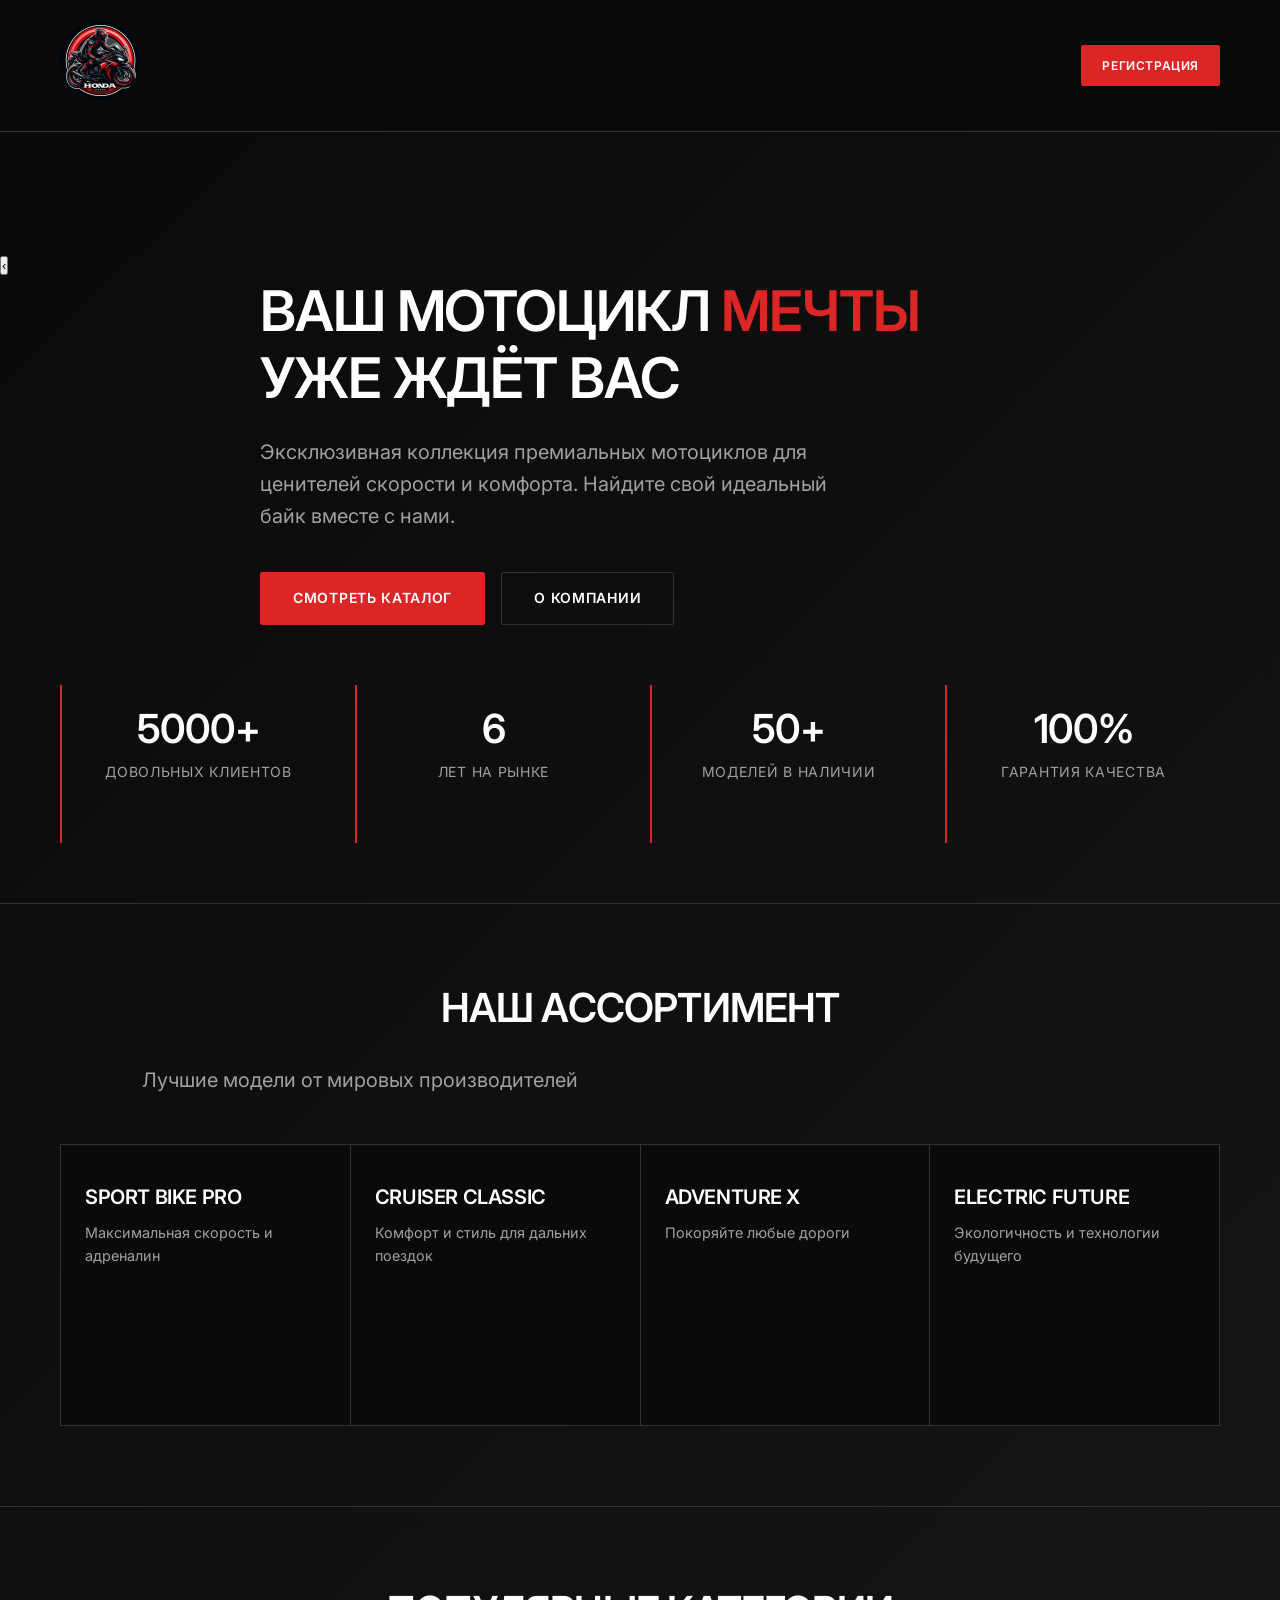
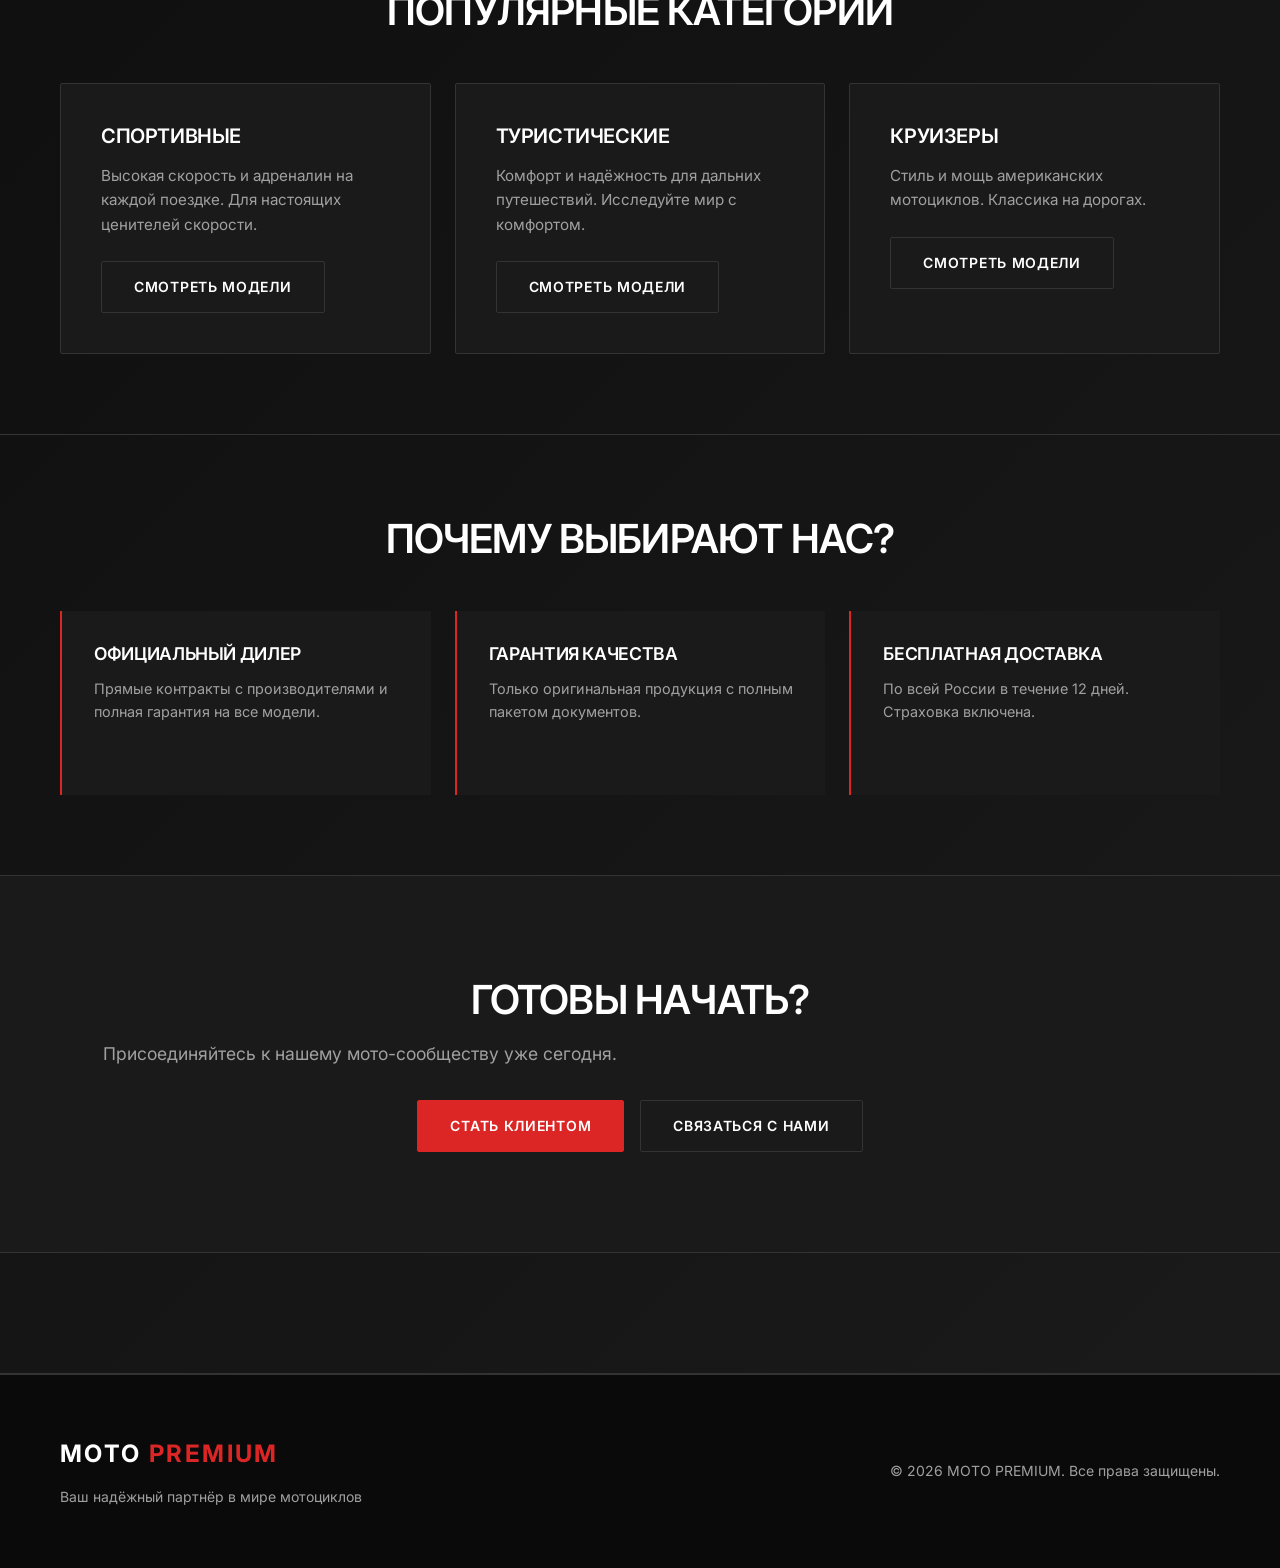
==== index.html @ 72444c2c "Update index.html" ====
<!DOCTYPE html>
<html lang="ru">
<head>
    <meta charset="UTF-8">
    <meta name="viewport" content="width=device-width, initial-scale=1.0">
    <title>MOTO PREMIUM - Мотоциклы мечты</title>
    <style>
        /* Скрыть меню по умолчанию */
.mobile-menu {
  display: none;
  position: fixed;
  top: 60px;
  left: 0;
  right: 0;
  background: #1a1a1a;
  z-index: 1000;
  padding: 20px;
}

.mobile-menu.active {
  display: block;
}

.mobile-menu ul {
  list-style: none;
  padding: 0;
  margin: 0;
}

.mobile-menu li {
  margin: 15px 0;
}

.mobile-menu a {
  color: white;
  text-decoration: none;
  font-size: 18px;
  display: block;
  padding: 10px;
}

.mobile-menu a:hover {
  color: #e63946;
}
    </style>
    <link rel="stylesheet" href="style.css">
    <link rel="preconnect" href="https://fonts.googleapis.com">
    <link rel="preconnect" href="https://fonts.gstatic.com" crossorigin>
    <link href="https://fonts.googleapis.com/css2?family=Inter:wght@400;500;600;700&display=swap" rel="stylesheet">
</head>
<body>
    <header class="header">
        <div class="container header-inner">
           <div class="logo" style="max-width: 80px;">
                <img src= "images/logo-icon.jpg" style="width: 100%; height: auto;">
           </div>
               <a> 
            </a>
            <nav class="mobile-menu" id="mobileMenu">
                <ul>
                    <li><a href="index.html">Главная</a></li>
                    <li><a href="about.html">О компании</a></li>
                    <li><a href="services.html">Услуги</a></li>
                    <li><a href="catalog.html">Каталог</a></li>
                    <li><a href="reviews.html">Отзывы</a></li>
                    <li><a href="delivery.html">Доставка</a></li>
                    <li><a href="contacts.html">Контакты</a></li>
                    <li><a href="cart.html" class="cart-link"><i class="fas fa-shopping-cart"></i><span class="cart-count" id="cartCount"></span></a></li>
                </ul>
            </nav>
           <div class="header-actions">
          
                <a href="register.html" class="btn btn-primary" style="padding: 10px 20px; font-size: 0.75rem;">Регистрация</a>
            </div>
        </div>
    </header>

    <main>
        <section class="hero">
            <section class="carousel-section">
    <div class="carousel-container">
        <button class="carousel-btn carousel-btn-prev" onclick="prevSlide()">‹</button>

            <div class="container hero-content">
                <h1>Ваш мотоцикл <span>мечты</span> уже ждёт вас</h1>
                <p>Эксклюзивная коллекция премиальных мотоциклов для ценителей скорости и комфорта. Найдите свой идеальный байк вместе с нами.</p>
                <div class="hero-actions">
                    <a href="catalog.html" class="btn btn-primary">Смотреть каталог</a>
                    <a href="about.html" class="btn btn-secondary">О компании</a>
                </div>
            </div>

        </section>

        <section class="stats">
            <div class="container">
                <div class="stats-grid">
                    <div class="stat-item">
                        <h3>5000+</h3>
                        <p>Довольных клиентов</p>
                    </div>
                    <div class="stat-item">
                        <h3>6</h3>
                        <p>Лет на рынке</p>
                    </div>
                    <div class="stat-item">
                        <h3>50+</h3>
                        <p>Моделей в наличии</p>
                    </div>
                    <div class="stat-item">
                        <h3>100%</h3>
                        <p>Гарантия качества</p>
                    </div>
                </div>
            </div>
        </section>

        <section class="models">
            <div class="container">
                <div class="section-header">
                    <h2>Наш ассортимент</h2>
                    <p>Лучшие модели от мировых производителей</p>
                </div>
                <div class="models-grid">
                    <div class="model-card">
                        <div>
                            <h3>Sport Bike Pro</h3>
                            <p>Максимальная скорость и адреналин</p>
                        </div>
                    </div>
                    <div class="model-card">
                        <div>
                            <h3>Cruiser Classic</h3>
                            <p>Комфорт и стиль для дальних поездок</p>
                        </div>
                    </div>
                    <div class="model-card">
                        <div>
                            <h3>Adventure X</h3>
                            <p>Покоряйте любые дороги</p>
                        </div>
                    </div>
                    <div class="model-card">
                        <div>
                            <h3>Electric Future</h3>
                            <p>Экологичность и технологии будущего</p>
                        </div>
                    </div>
                </div>
            </div>
        </section>

        <section class="categories">
            <div class="container">
                <div class="section-header">
                    <h2>Популярные категории</h2>
                </div>
                <div class="categories-grid">
                    <div class="category-card">
                        <h3>Спортивные</h3>
                        <p>Высокая скорость и адреналин на каждой поездке. Для настоящих ценителей скорости.</p>
                        <a href="catalog.html" class="btn btn-secondary">Смотреть модели</a>
                    </div>
                    <div class="category-card">
                        <h3>Туристические</h3>
                        <p>Комфорт и надёжность для дальних путешествий. Исследуйте мир с комфортом.</p>
                        <a href="catalog.html" class="btn btn-secondary">Смотреть модели</a>
                    </div>
                    <div class="category-card">
                        <h3>Круизеры</h3>
                        <p>Стиль и мощь американских мотоциклов. Классика на дорогах.</p>
                        <a href="catalog.html" class="btn btn-secondary">Смотреть модели</a>
                    </div>
                </div>
            </div>
        </section>

        <section class="advantages">
            <div class="container">
                <div class="section-header">
                    <h2>Почему выбирают нас?</h2>
                </div>
                <div class="advantages-grid">
                    <div class="advantage-item">
                        <h3>Официальный дилер</h3>
                        <p>Прямые контракты с производителями и полная гарантия на все модели.</p>
                    </div>
                    <div class="advantage-item">
                        <h3>Гарантия качества</h3>
                        <p>Только оригинальная продукция с полным пакетом документов.</p>
                    </div>
                    <div class="advantage-item">
                        <h3>Бесплатная доставка</h3>
                        <p>По всей России в течение 12 дней. Страховка включена.</p>
                    </div>
                </div>
            </div>
        </section>

        <section class="cta">
            <div class="container">
                <h2>Готовы начать?</h2>
                <p>Присоединяйтесь к нашему мото-сообществу уже сегодня.</p>
                <div class="cta-actions">
                    <a href="register.html" class="btn btn-primary">Стать клиентом</a>
                    <a href="contacts.html" class="btn btn-secondary">Связаться с нами</a>
                </div>
            </div>
        </section>
    </main>

    <footer class="footer">
        <div class="container footer-inner">
            <div>
                <div class="logo" style="margin-bottom: 12px;">MOTO <span>PREMIUM</span></div>
                <p>Ваш надёжный партнёр в мире мотоциклов</p>
            </div>
            <div>
                <p>© 2026 MOTO PREMIUM. Все права защищены.</p>
            </div>
        </div>
    </footer>
    <script src="script.js"></script>
</body>
</html>
---- style.css ----
:root {
    --color-white: #ffffff;
    --color-red: #dc2626;
    --color-red-dark: #b91c1c;
    --color-black: #0a0a0a;
    --color-gray: #1a1a1a;
    --color-gray-light: #2a2a2a;
    --color-text: #ffffff;
    --color-text-secondary: #a0a0a0;
    --border-color: #333333;
    --radius: 2px;
    --font-main: 'Inter', -apple-system, BlinkMacSystemFont, 'Segoe UI', Arial, sans-serif;
}

* {
    margin: 0;
    padding: 0;
    box-sizing: border-box;
}

body {
    background-color: var(--color-black);
    color: var(--color-text);
    font-family: var(--font-main);
    line-height: 1.6;
    font-size: 16px;
    -webkit-font-smoothing: antialiased;
    cursor: default;
}

a {
    text-decoration: none;
    color: inherit;
    transition: color 0.2s ease;
}

a:hover {
    color: var(--color-red);
}

ul {
    list-style: none;
}

.container {
    max-width: 1200px;
    margin: 0 auto;
    padding: 0 20px;
}

/* Typography */
h1, h2, h3, h4 {
    font-weight: 600;
    letter-spacing: -0.02em;
    line-height: 1.2;
    text-transform: uppercase;
}

h1 { font-size: 3.5rem; }
h2 { font-size: 2.5rem; margin-bottom: 2rem; }
h3 { font-size: 1.25rem; margin-bottom: 1rem; }

.text-secondary { color: var(--color-text-secondary); }
.text-red { color: var(--color-red); }

/* Buttons */
.btn {
    display: inline-block;
    padding: 14px 32px;
    font-size: 0.875rem;
    font-weight: 600;
    text-transform: uppercase;
    letter-spacing: 0.05em;
    border: 1px solid var(--border-color);
    border-radius: var(--radius);
    cursor: pointer;
    transition: background-color 0.2s ease, color 0.2s ease, border-color 0.2s ease;
    text-align: center;
}

.btn-primary {
    background-color: var(--color-red);
    color: var(--color-white);
    border-color: var(--color-red);
}

.btn-primary:hover {
    background-color: var(--color-red-dark);
    border-color: var(--color-red-dark);
    color: var(--color-white);
}

.btn-secondary {
    background-color: transparent;
    color: var(--color-white);
    border-color: var(--border-color);
}

.btn-secondary:hover {
    background-color: var(--color-gray);
    color: var(--color-white);
}

.btn-outline {
    background-color: transparent;
    color: var(--color-white);
    border-color: var(--color-white);
}

.btn-outline:hover {
    background-color: var(--color-white);
    color: var(--color-black);
}

/* Header */
.header {
    border-bottom: 1px solid var(--border-color);
    padding: 20px 0;
    position: sticky;
    top: 0;
    background-color: var(--color-black);
    z-index: 100;
}

.header-inner {
    display: flex;
    justify-content: space-between;
    align-items: center;
}

.header.logo{
    max-width: 80px;
    height: auto;
}

.logo img {
border-radius: 50%;
overflow: hidden;
}

.logo {
    font-size: 1.5rem;
    font-weight: 700;
    letter-spacing: 0.1em;
    text-transform: uppercase;
}

.logo span {
    color: var(--color-red);
}

.nav-list {
    display: flex;
    gap: 32px;
}

.nav-list a {
    font-size: 0.875rem;
    text-transform: uppercase;
    letter-spacing: 0.05em;
    font-weight: 500;
}

.header-actions {
    display: flex;
    gap: 20px;
    align-items: center;
}

/* Hero Section */
.hero {
    padding: 120px 0;
    border-bottom: 1px solid var(--border-color);
    background: linear-gradient(135deg, var(--color-black) 0%, var(--color-gray) 100%);
}

.hero-content {
    max-width: 800px;
}

.hero h1 {
    margin-bottom: 24px;
}

.hero h1 span {
    color: var(--color-red);
}

.hero p {
    font-size: 1.25rem;
    color: var(--color-text-secondary);
    margin-bottom: 40px;
    max-width: 600px;
}

.hero-actions {
    display: flex;
    gap: 16px;
}

/* Stats */
.stats {
    padding: 60px 0;
    border-bottom: 1px solid var(--border-color);
}

.stats-grid {
    display: grid;
    grid-template-columns: repeat(4, 1fr);
    gap: 20px;
    text-align: center;
}

.stat-item {
    padding: 20px;
    border-left: 2px solid var(--color-red);
}

.stat-item h3 {
    font-size: 2.5rem;
    margin-bottom: 8px;
    color: var(--color-white);
}

.stat-item p {
    font-size: 0.875rem;
    text-transform: uppercase;
    letter-spacing: 0.05em;
    color: var(--color-text-secondary);
}

/* Models Preview */
.models {
    padding: 80px 0;
}

.section-header {
    text-align: center;
    margin-bottom: 48px;
}

.section-header p {
    color: var(--color-text-secondary);
    margin-top: 16px;
}

.models-grid {
    display: grid;
    grid-template-columns: repeat(4, 1fr);
    gap: 1px;
    background-color: var(--border-color);
    border: 1px solid var(--border-color);
}

.model-card {
    background-color: var(--color-black);
    padding: 40px 24px;
    display: flex;
    flex-direction: column;
    justify-content: space-between;
    min-height: 280px;
    transition: background-color 0.2s ease;
}

.model-card:hover {
    background-color: var(--color-gray);
}

.model-card h3 {
    margin-bottom: 12px;
    color: var(--color-white);
}

.model-card p {
    color: var(--color-text-secondary);
    font-size: 0.9rem;
    flex-grow: 1;
}

/* Categories */
.categories {
    padding: 80px 0;
    border-top: 1px solid var(--border-color);
}

.categories-grid {
    display: grid;
    grid-template-columns: repeat(3, 1fr);
    gap: 24px;
}

.category-card {
    background-color: var(--color-gray);
    padding: 40px;
    border: 1px solid var(--border-color);
    border-radius: var(--radius);
    transition: border-color 0.2s ease;
}

.category-card:hover {
    border-color: var(--color-red);
}

.category-card h3 {
    margin-bottom: 16px;
    color: var(--color-white);
}

.category-card p {
    color: var(--color-text-secondary);
    margin-bottom: 24px;
    font-size: 0.95rem;
}

/* Advantages */
.advantages {
    padding: 80px 0;
    border-top: 1px solid var(--border-color);
}

.advantages-grid {
    display: grid;
    grid-template-columns: repeat(3, 1fr);
    gap: 24px;
}

.advantage-item {
    padding: 32px;
    border-left: 2px solid var(--color-red);
    background-color: var(--color-gray);
}

.advantage-item h3 {
    font-size: 1.1rem;
    margin-bottom: 12px;
    color: var(--color-white);
}

.advantage-item p {
    color: var(--color-text-secondary);
    font-size: 0.9rem;
}

/* CTA Section */
.cta {
    padding: 100px 0;
    text-align: center;
    border-top: 1px solid var(--border-color);
    border-bottom: 1px solid var(--border-color);
    background-color: var(--color-gray);
}

.cta h2 {
    margin-bottom: 16px;
    color: var(--color-white);
}

.cta p {
    color: var(--color-text-secondary);
    margin-bottom: 32px;
    font-size: 1.1rem;
}

.cta-actions {
    display: flex;
    justify-content: center;
    gap: 16px;
}

/* Footer */
.footer {
    padding: 60px 0;
    background-color: var(--color-black);
    border-top: 1px solid var(--border-color);
}

.footer-inner {
    display: flex;
    justify-content: space-between;
    align-items: center;
}

.footer p {
    color: var(--color-text-secondary);
    font-size: 0.875rem;
}

/* Page Layout */
.page-header {
    padding: 80px 0 40px;
    border-bottom: 1px solid var(--border-color);
    margin-bottom: 40px;
}

.page-header h1 {
    margin-bottom: 16px;
}

.page-content {
    padding-bottom: 80px;
}

/* Forms */
input, textarea, select {
    width: 100%;
    padding: 14px 16px;
    background-color: var(--color-gray);
    border: 1px solid var(--border-color);
    border-radius: var(--radius);
    color: var(--color-text);
    font-family: var(--font-main);
    font-size: 1rem;
    margin-bottom: 16px;
    outline: none;
    transition: border-color 0.2s ease;
}

input:focus, textarea:focus, select:focus {
    border-color: var(--color-red);
}

label {
    display: block;
    margin-bottom: 8px;
    font-size: 0.875rem;
    text-transform: uppercase;
    letter-spacing: 0.05em;
    color: var(--color-text-secondary);
}

/* About Page */
.about-section {
    padding: 60px 0;
    border-bottom: 1px solid var(--border-color);
}

.team-grid {
    display: grid;
    grid-template-columns: repeat(4, 1fr);
    gap: 24px;
    margin-top: 40px;
}

.team-card {
    background-color: var(--color-gray);
    padding: 32px;
    border: 1px solid var(--border-color);
    text-align: center;
}

.team-card h3 {
    color: var(--color-white);
    margin-bottom: 8px;
}

.team-card .position {
    color: var(--color-red);
    font-size: 0.875rem;
    text-transform: uppercase;
    letter-spacing: 0.05em;
    margin-bottom: 16px;
}

.team-card p {
    color: var(--color-text-secondary);
    font-size: 0.9rem;
}

/* Services Page */
.services-grid {
    display: grid;
    grid-template-columns: repeat(3, 1fr);
    gap: 24px;
}

.service-card {
    background-color: var(--color-gray);
    padding: 40px;
    border: 1px solid var(--border-color);
    border-radius: var(--radius);
    transition: border-color 0.2s ease;
}

.service-card:hover {
    border-color: var(--color-red);
}

.service-card h3 {
    color: var(--color-white);
    margin-bottom: 16px;
}

.service-card p {
    color: var(--color-text-secondary);
    margin-bottom: 24px;
}

.service-price {
    font-size: 1.5rem;
    font-weight: 600;
    color: var(--color-red);
    margin-bottom: 24px;
}

/* Catalog Page */
.catalog-filters {
    display: flex;
    gap: 16px;
    margin-bottom: 40px;
    flex-wrap: wrap;
}

.filter-btn {
    padding: 12px 24px;
    background-color: var(--color-gray);
    border: 1px solid var(--border-color);
    color: var(--color-text);
    cursor: pointer;
    font-size: 0.875rem;
    text-transform: uppercase;
    letter-spacing: 0.05em;
    border-radius: var(--radius);
    transition: all 0.2s ease;
}

.filter-btn:hover, .filter-btn.active {
    background-color: var(--color-red);
    border-color: var(--color-red);
    color: var(--color-white);
}

.products-grid {
    display: grid;
    grid-template-columns: repeat(3, 1fr);
    gap: 24px;
}

.product-card {
    background-color: var(--color-gray);
    border: 1px solid var(--border-color);
    border-radius: var(--radius);
    overflow: hidden;
    transition: border-color 0.2s ease;
}

.product-card:hover {
    border-color: var(--color-red);
}

.product-image {
    width: 100%;
    height: 200px;
    background-color: var(--color-gray-light);
    display: flex;
    align-items: center;
    justify-content: center;
    color: var(--color-text-secondary);

}

.product-info {
    padding: 24px;
}

.product-info h3 {
    color: var(--color-white);
    margin-bottom: 8px;
}

.product-specs {
    color: var(--color-text-secondary);
    font-size: 0.875rem;
    margin-bottom: 16px;
}

.product-price {
    font-size: 1.5rem;
    font-weight: 600;
    color: var(--color-red);
    margin-bottom: 16px;
}

.product-badge {
    display: inline-block;
    padding: 4px 12px;
    background-color: var(--color-red);
    color: var(--color-white);
    font-size: 0.75rem;
    text-transform: uppercase;
    letter-spacing: 0.05em;
    margin-bottom: 12px;
}

/* Reviews Page */
.reviews-summary {
    display: grid;
    grid-template-columns: repeat(3, 1fr);
    gap: 24px;
    margin-bottom: 60px;
    padding: 40px;
    background-color: var(--color-gray);
    border: 1px solid var(--border-color);
}

.summary-item {
    text-align: center;
}

.summary-item h3 {
    font-size: 2.5rem;
    color: var(--color-red);
    margin-bottom: 8px;
}

.summary-item p {
    color: var(--color-text-secondary);
    text-transform: uppercase;
    letter-spacing: 0.05em;
    font-size: 0.875rem;
}

.reviews-list {
    display: grid;
    gap: 24px;
    margin-bottom: 60px;
}

.review-card {
    background-color: var(--color-gray);
    padding: 32px;
    border: 1px solid var(--border-color);
    border-left: 3px solid var(--color-red);
}

.review-header {
    display: flex;
    justify-content: space-between;
    align-items: flex-start;
    margin-bottom: 16px;
}

.review-author h3 {
    color: var(--color-white);
    margin-bottom: 4px;
}

.review-date {
    color: var(--color-text-secondary);
    font-size: 0.875rem;
}

.review-rating {
    color: var(--color-red);
    font-size: 1.25rem;
}

.review-text {
    color: var(--color-text-secondary);
    margin-bottom: 16px;
    line-height: 1.8;
}

.review-model {
    color: var(--color-red);
    font-size: 0.875rem;
    text-transform: uppercase;
    letter-spacing: 0.05em;
}

/* Delivery Page */
.delivery-methods {
    display: grid;
    grid-template-columns: repeat(3, 1fr);
    gap: 24px;
    margin-bottom: 60px;
}

.delivery-card {
    background-color: var(--color-gray);
    padding: 40px;
    border: 1px solid var(--border-color);
    border-top: 3px solid var(--color-red);
}

.delivery-card h3 {
    color: var(--color-white);
    margin-bottom: 16px;
}

.delivery-card p {
    color: var(--color-text-secondary);
    margin-bottom: 24px;
}

.delivery-price {
    font-size: 1.5rem;
    font-weight: 600;
    color: var(--color-red);
    margin-bottom: 8px;
}

.delivery-time {
    color: var(--color-text-secondary);
    font-size: 0.875rem;
    text-transform: uppercase;
    letter-spacing: 0.05em;
}

.info-grid {
    display: grid;
    grid-template-columns: repeat(2, 1fr);
    gap: 24px;
    margin-bottom: 60px;
}

.info-block {
    background-color: var(--color-gray);
    padding: 32px;
    border: 1px solid var(--border-color);
}

.info-block h3 {
    color: var(--color-white);
    margin-bottom: 24px;
    padding-bottom: 16px;
    border-bottom: 2px solid var(--color-red);
}

.info-block ul {
    display: grid;
    gap: 12px;
}

.info-block li {
    color: var(--color-text-secondary);
    padding-left: 24px;
    position: relative;
}

.info-block li:before {
    content: "—";
    position: absolute;
    left: 0;
    color: var(--color-red);
}

/* Contacts Page */
.contacts-grid {
    display: grid;
    grid-template-columns: 1fr 1fr;
    gap: 60px;
}

.contact-info {
    display: grid;
    gap: 32px;
}

.contact-item h3 {
    color: var(--color-white);
    margin-bottom: 8px;
}

.contact-item p, .contact-item a {
    color: var(--color-text-secondary);
}

.contact-item a:hover {
    color: var(--color-red);
}

.contact-form {
    background-color: var(--color-gray);
    padding: 40px;
    border: 1px solid var(--border-color);
}

.work-hours {
    display: grid;
    grid-template-columns: repeat(4, 1fr);
    gap: 24px;
    margin-top: 60px;
    padding-top: 60px;
    border-top: 1px solid var(--border-color);
}

.hours-item {
    text-align: center;
    padding: 24px;
    background-color: var(--color-gray);
    border: 1px solid var(--border-color);
}

.hours-item h3 {
    color: var(--color-white);
    margin-bottom: 8px;
}

.hours-item p {
    color: var(--color-text-secondary);
}

/* Cart Page */
.cart-empty {
    text-align: center;
    padding: 120px 20px;
}

.cart-empty h2 {
    margin-bottom: 24px;
    color: var(--color-white);
}

.cart-empty p {
    color: var(--color-text-secondary);
    margin-bottom: 32px;
}

/* Register Page */
.register-container {
    max-width: 600px;
    margin: 0 auto;
}

.register-intro {
    text-align: center;
    margin-bottom: 60px;
}

.register-intro h1 {
    margin-bottom: 24px;
}

.register-intro p {
    color: var(--color-text-secondary);
    margin-bottom: 32px;
}

.register-benefits {
    display: grid;
    grid-template-columns: repeat(2, 1fr);
    gap: 16px;
    margin-bottom: 60px;
}

.benefit-item {
    background-color: var(--color-gray);
    padding: 24px;
    border-left: 2px solid var(--color-red);
}

.benefit-item h3 {
    color: var(--color-white);
    font-size: 1rem;
    margin-bottom: 8px;
}

.benefit-item p {
    color: var(--color-text-secondary);
    font-size: 0.875rem;
}

.register-form {
    background-color: var(--color-gray);
    padding: 40px;
    border: 1px solid var(--border-color);
}

.form-row {
    display: grid;
    grid-template-columns: 1fr 1fr;
    gap: 16px;
}

.checkbox-wrapper {
    display: flex;
    align-items: flex-start;
    gap: 12px;
    margin-bottom: 24px;
}

.checkbox-wrapper input[type="checkbox"] {
    width: auto;
    margin: 0;
}

.checkbox-wrapper label {
    color: var(--color-text-secondary);
    font-size: 0.875rem;
    margin: 0;
    text-transform: none;
    letter-spacing: normal;
}

.form-footer {
    text-align: center;
    margin-top: 24px;
    color: var(--color-text-secondary);
}

.form-footer a {
    color: var(--color-red);
}

/* Responsive */
@media (max-width: 992px) {
    h1 { font-size: 2.5rem; }
    h2 { font-size: 2rem; }
    
    .stats-grid,
    .team-grid,
    .services-grid,
    .products-grid,
    .delivery-methods,
    .work-hours {
        grid-template-columns: repeat(2, 1fr);
    }
    
    .models-grid,
    .categories-grid,
    .advantages-grid,
    .reviews-summary {
        grid-template-columns: repeat(2, 1fr);
    }
    
    .contacts-grid,
    .info-grid,
    .register-benefits {
        grid-template-columns: 1fr;
    }
    
    .nav-list {
        display: none;
    }
}

@media (max-width: 576px) {
    h1 { font-size: 2rem; }
    
    .stats-grid,
    .team-grid,
    .services-grid,
    .products-grid,
    .delivery-methods,
    .work-hours,
    .models-grid,
    .categories-grid,
    .advantages-grid,
    .reviews-summary,
    .form-row {
        grid-template-columns: 1fr;
    }
    
    .hero-actions,
    .cta-actions {
        flex-direction: column;
    }
    
    .footer-inner {
        flex-direction: column;
        gap: 20px;
        text-align: center;
    }
}
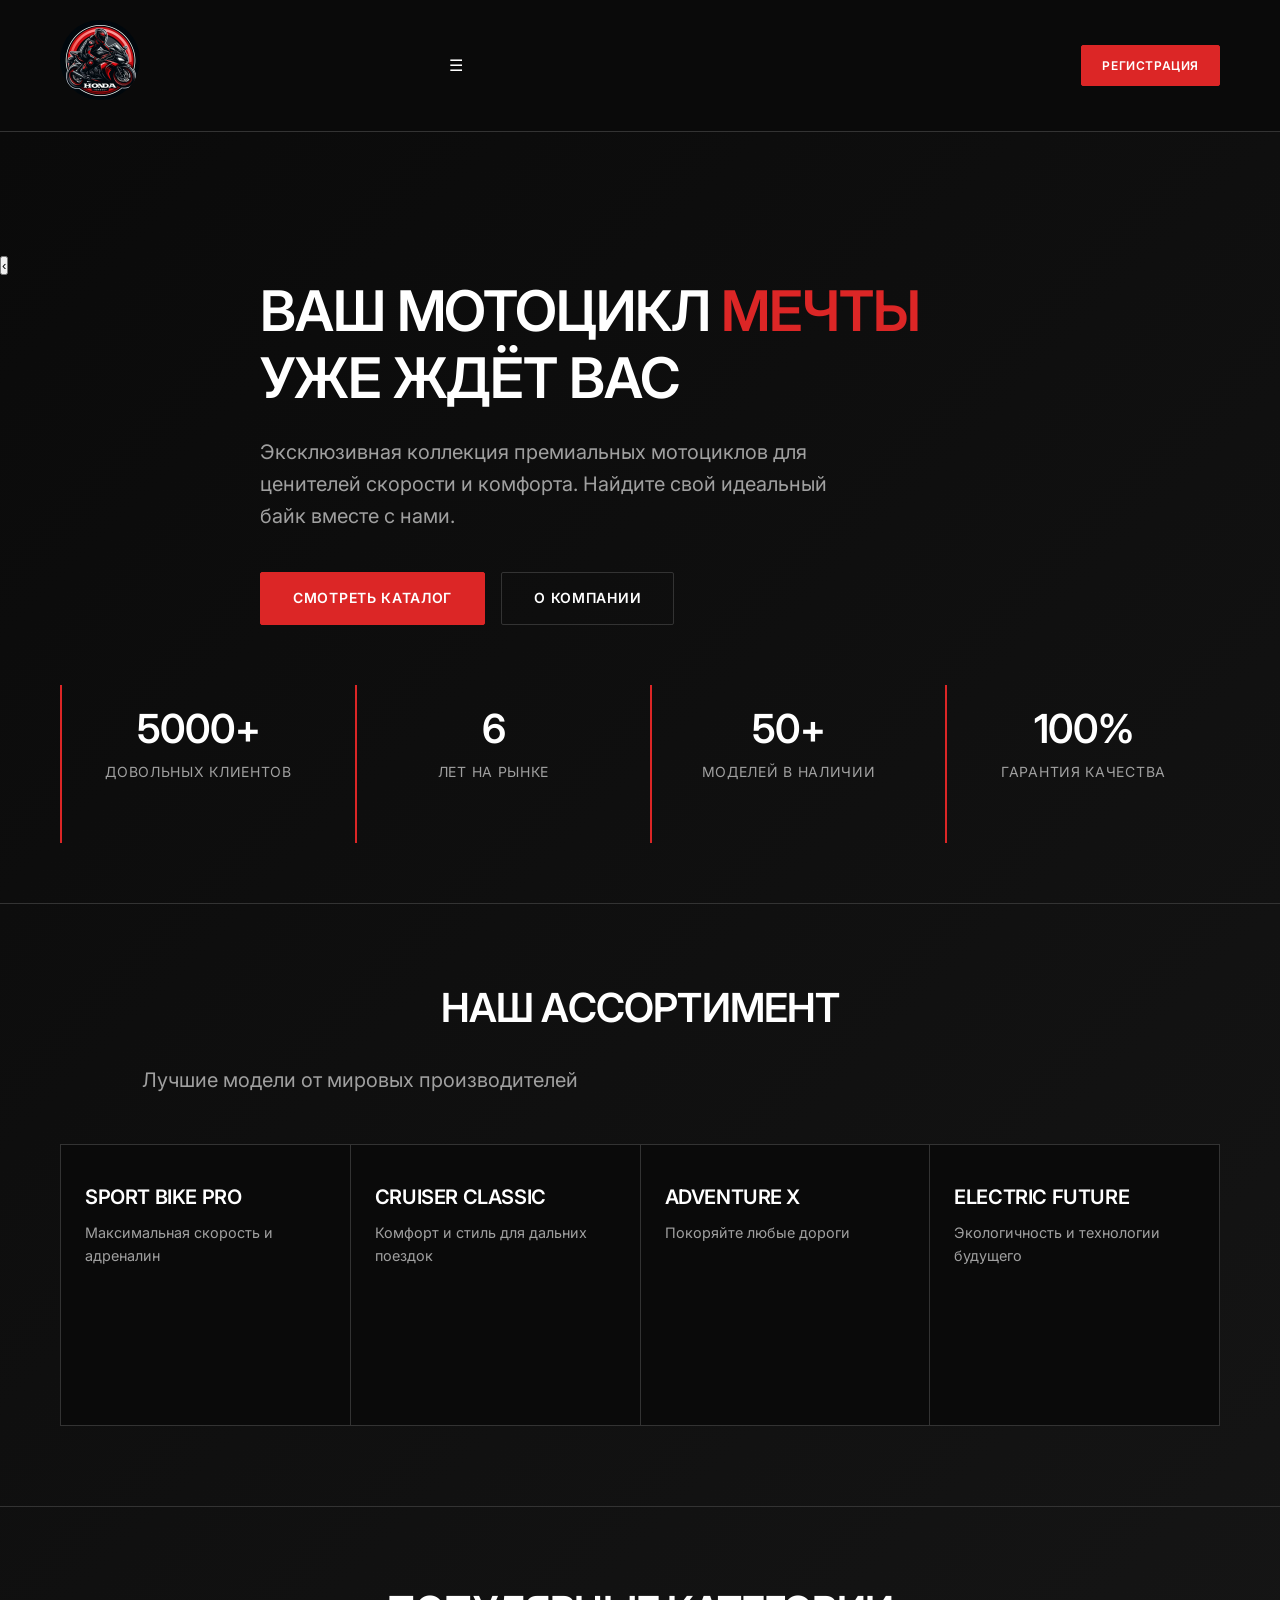
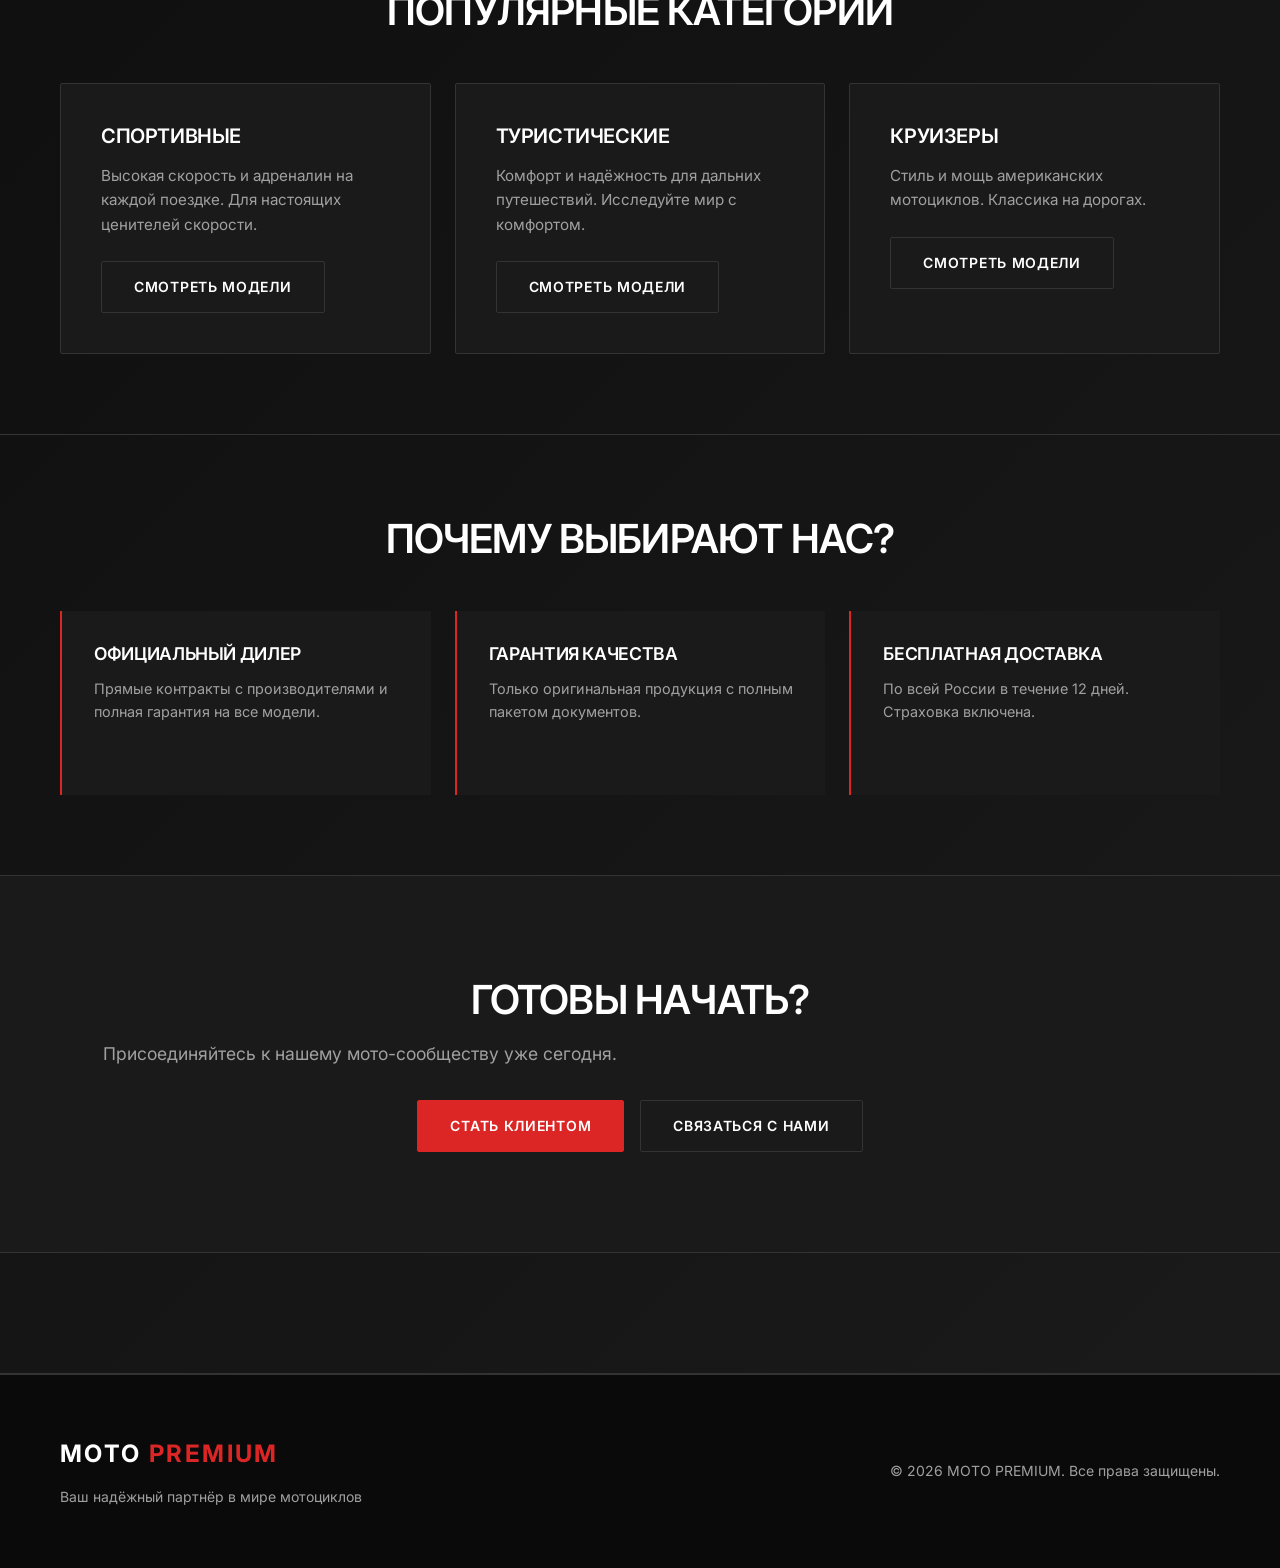
==== commit edbf5b54: "Update index.html" ====
--- a/index.html
+++ b/index.html
@@ -54,6 +54,7 @@
            <div class="logo" style="max-width: 80px;">
                 <img src= "images/logo-icon.jpg" style="width: 100%; height: auto;">
            </div>
+            <div class="menu-icon">☰</div> <!-- ВОТ СЮДА -->
                <a> 
             </a>
             <nav class="mobile-menu" id="mobileMenu">
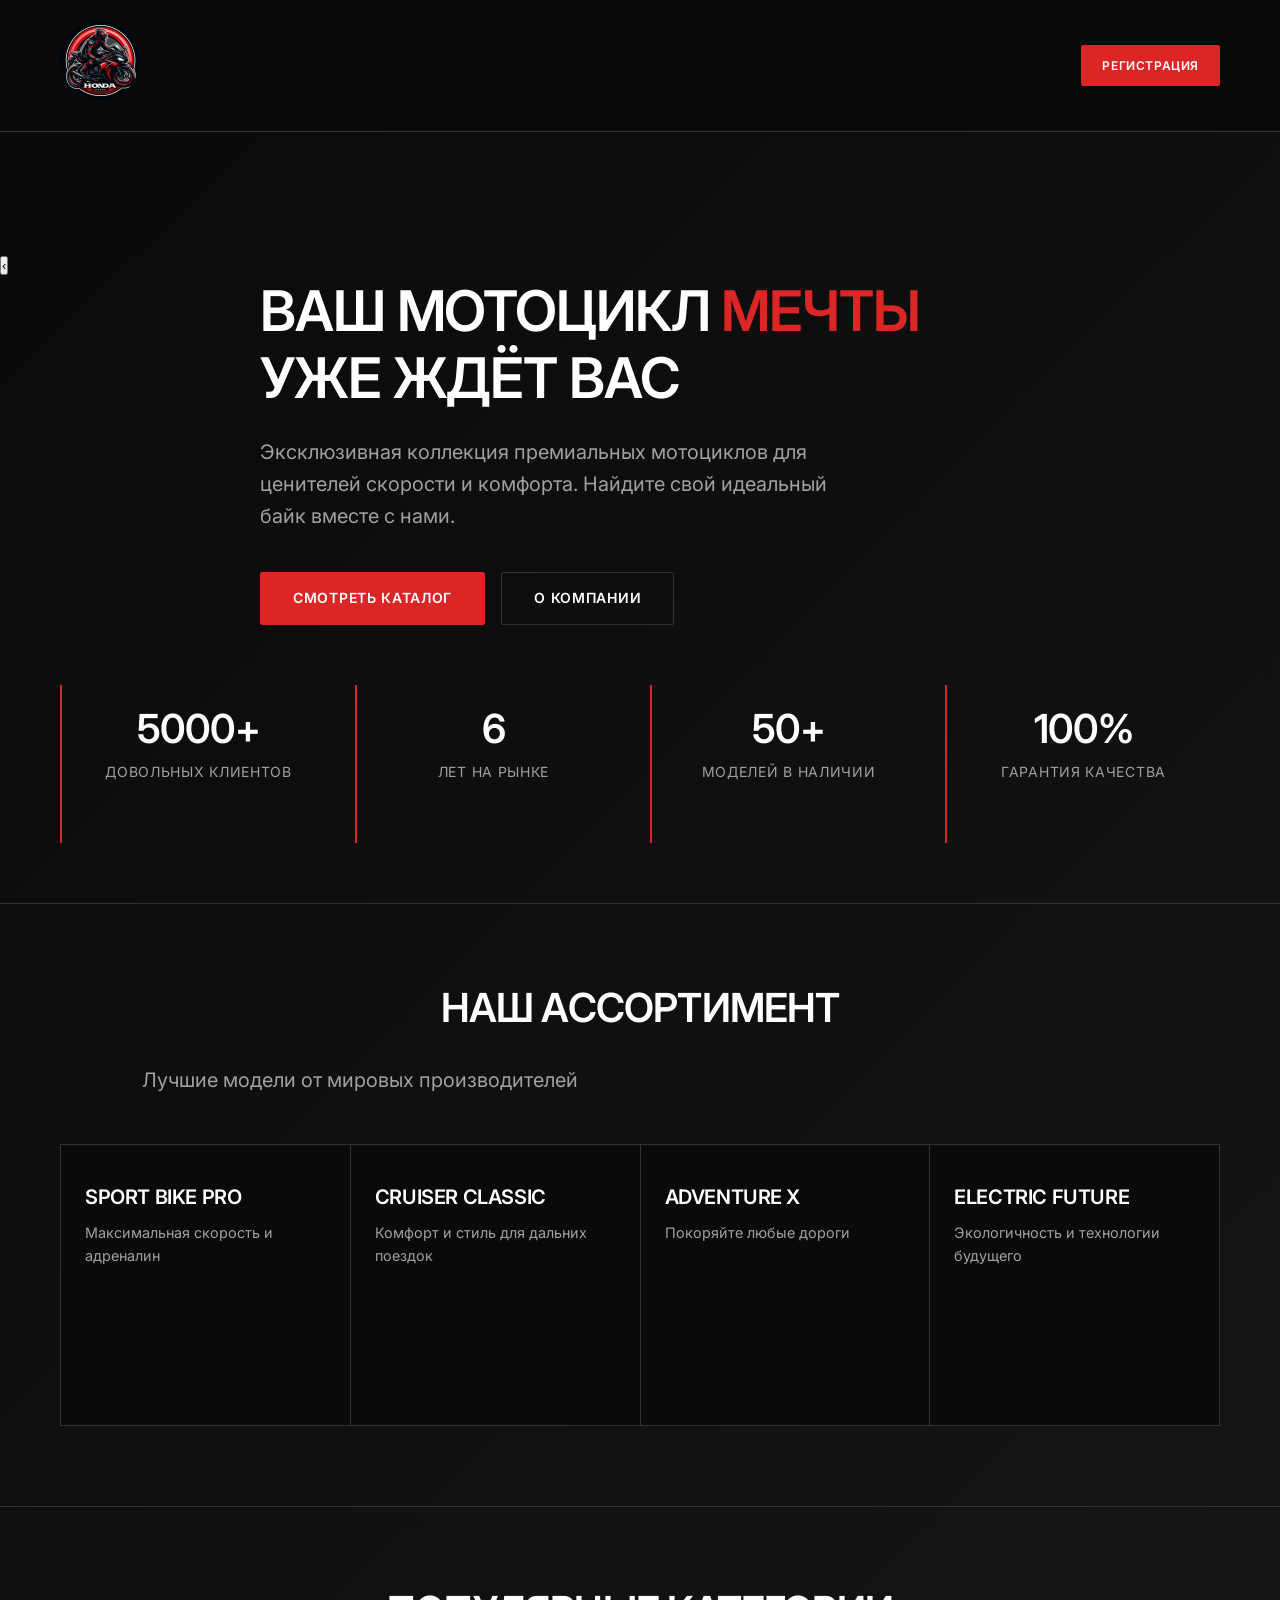
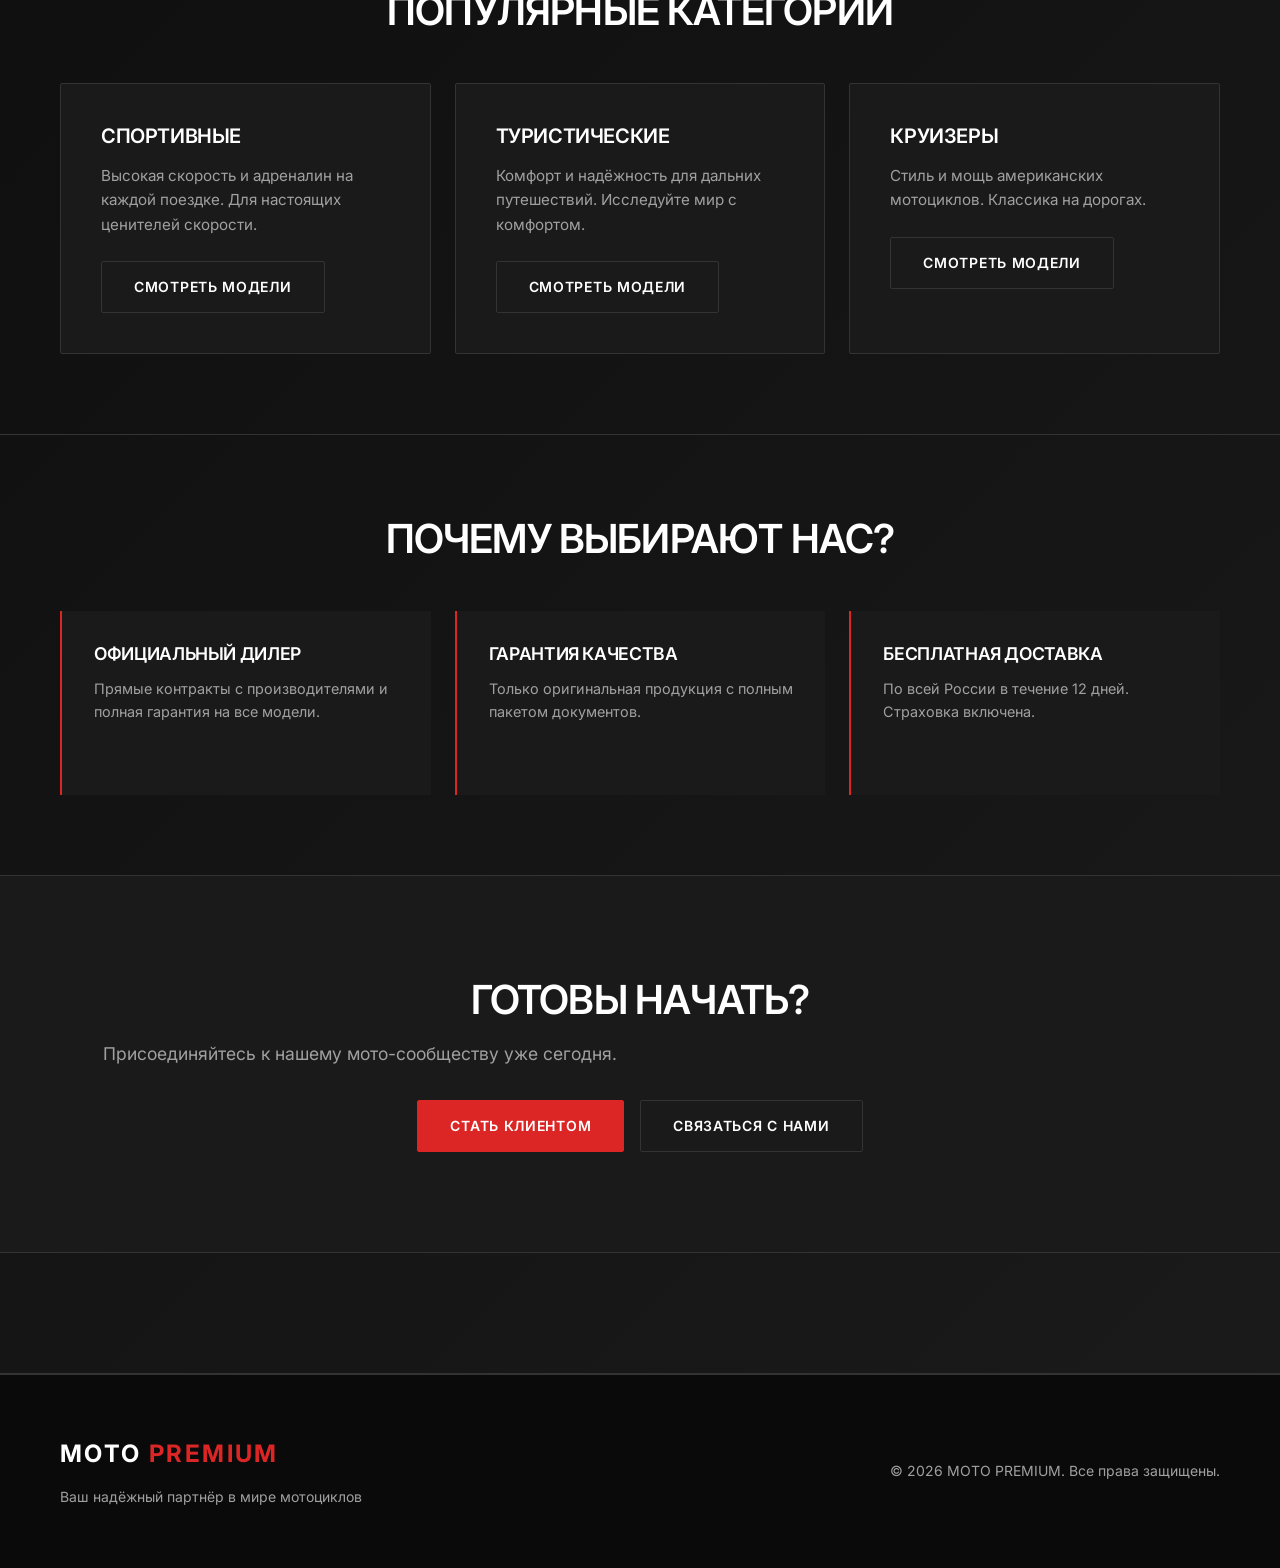
==== commit a3227cf1: "Update index.html" ====
--- a/index.html
+++ b/index.html
@@ -54,7 +54,6 @@
            <div class="logo" style="max-width: 80px;">
                 <img src= "images/logo-icon.jpg" style="width: 100%; height: auto;">
            </div>
-            <div class="menu-icon">☰</div> <!-- ВОТ СЮДА -->
                <a> 
             </a>
             <nav class="mobile-menu" id="mobileMenu">
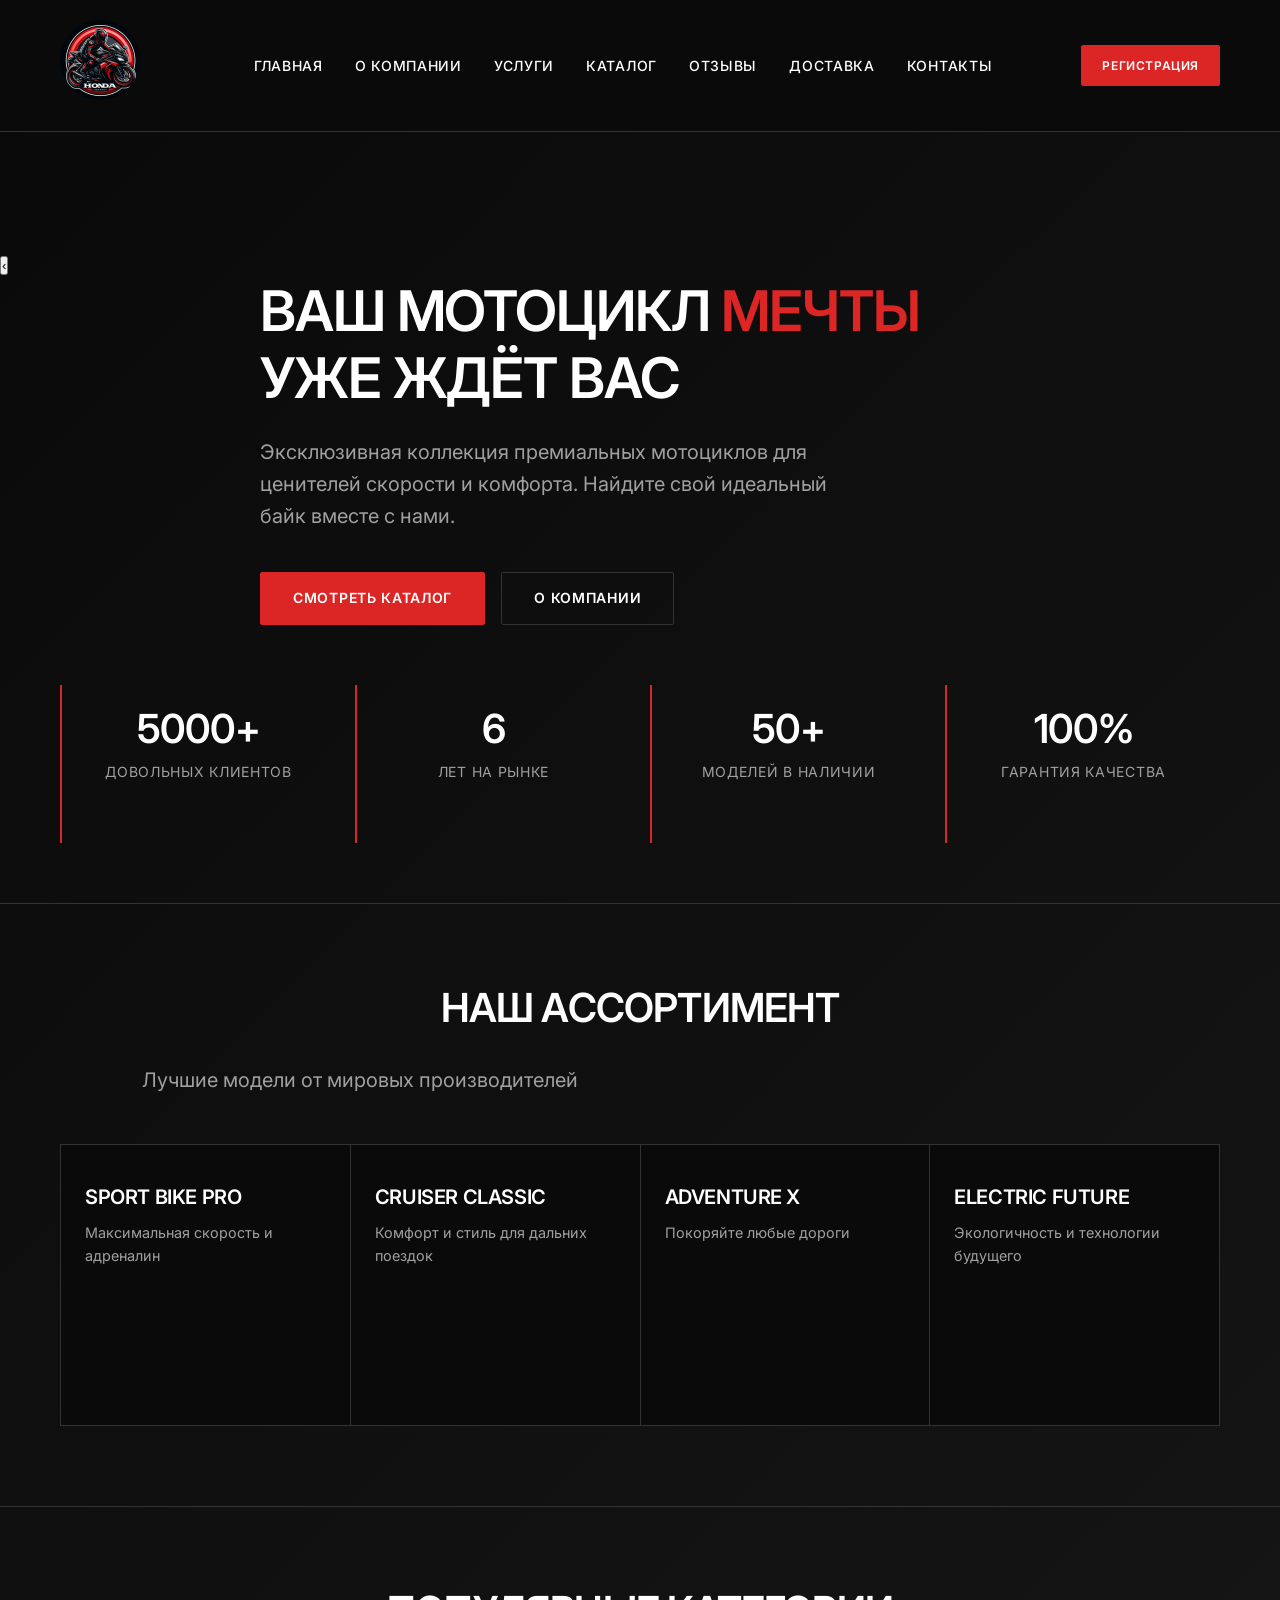
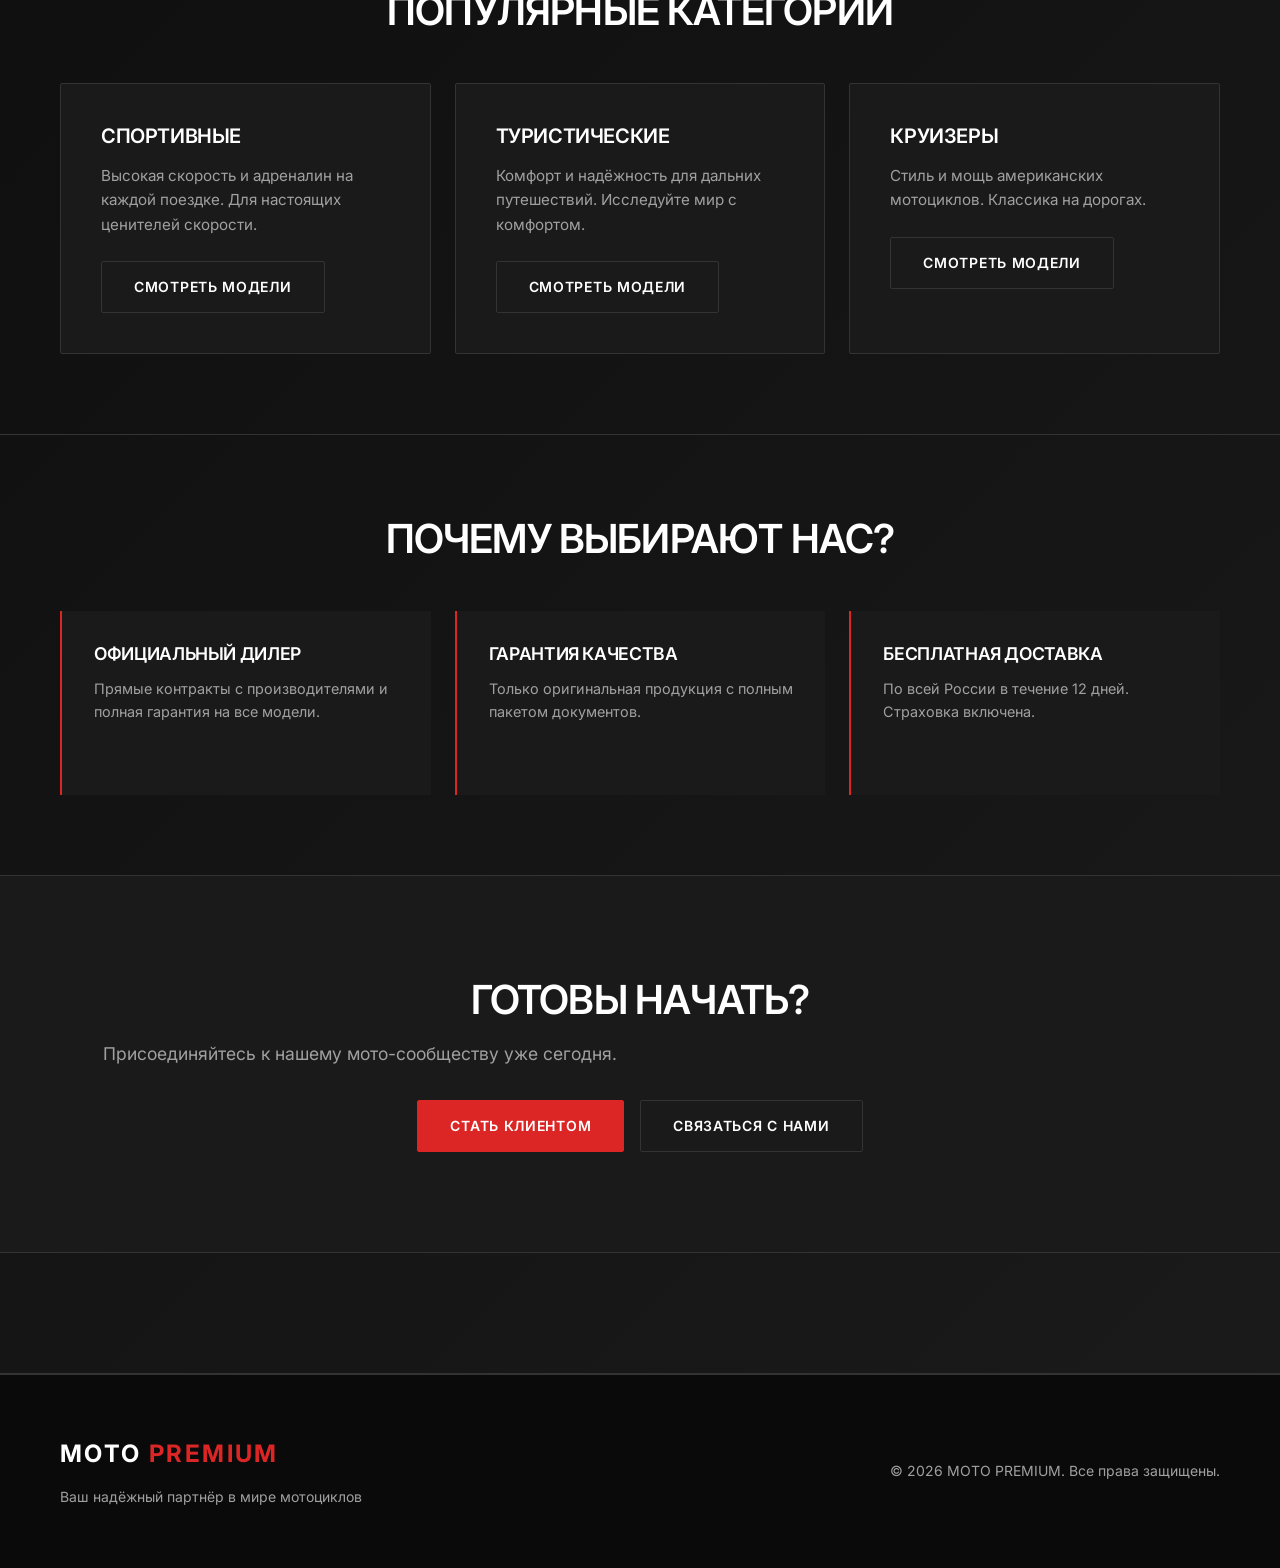
==== commit 2322aa23: "Add files via upload" ====
--- a/index.html
+++ b/index.html
@@ -4,45 +4,6 @@
     <meta charset="UTF-8">
     <meta name="viewport" content="width=device-width, initial-scale=1.0">
     <title>MOTO PREMIUM - Мотоциклы мечты</title>
-    <style>
-        /* Скрыть меню по умолчанию */
-.mobile-menu {
-  display: none;
-  position: fixed;
-  top: 60px;
-  left: 0;
-  right: 0;
-  background: #1a1a1a;
-  z-index: 1000;
-  padding: 20px;
-}
-
-.mobile-menu.active {
-  display: block;
-}
-
-.mobile-menu ul {
-  list-style: none;
-  padding: 0;
-  margin: 0;
-}
-
-.mobile-menu li {
-  margin: 15px 0;
-}
-
-.mobile-menu a {
-  color: white;
-  text-decoration: none;
-  font-size: 18px;
-  display: block;
-  padding: 10px;
-}
-
-.mobile-menu a:hover {
-  color: #e63946;
-}
-    </style>
     <link rel="stylesheet" href="style.css">
     <link rel="preconnect" href="https://fonts.googleapis.com">
     <link rel="preconnect" href="https://fonts.gstatic.com" crossorigin>
@@ -56,8 +17,8 @@
            </div>
                <a> 
             </a>
-            <nav class="mobile-menu" id="mobileMenu">
-                <ul>
+            <nav>
+                <ul class="nav-list">
                     <li><a href="index.html">Главная</a></li>
                     <li><a href="about.html">О компании</a></li>
                     <li><a href="services.html">Услуги</a></li>
@@ -221,8 +182,6 @@
         </div>
     </footer>
     <script src="script.js"></script>
+    
 </body>
-</html>
-
-
-
+</html>
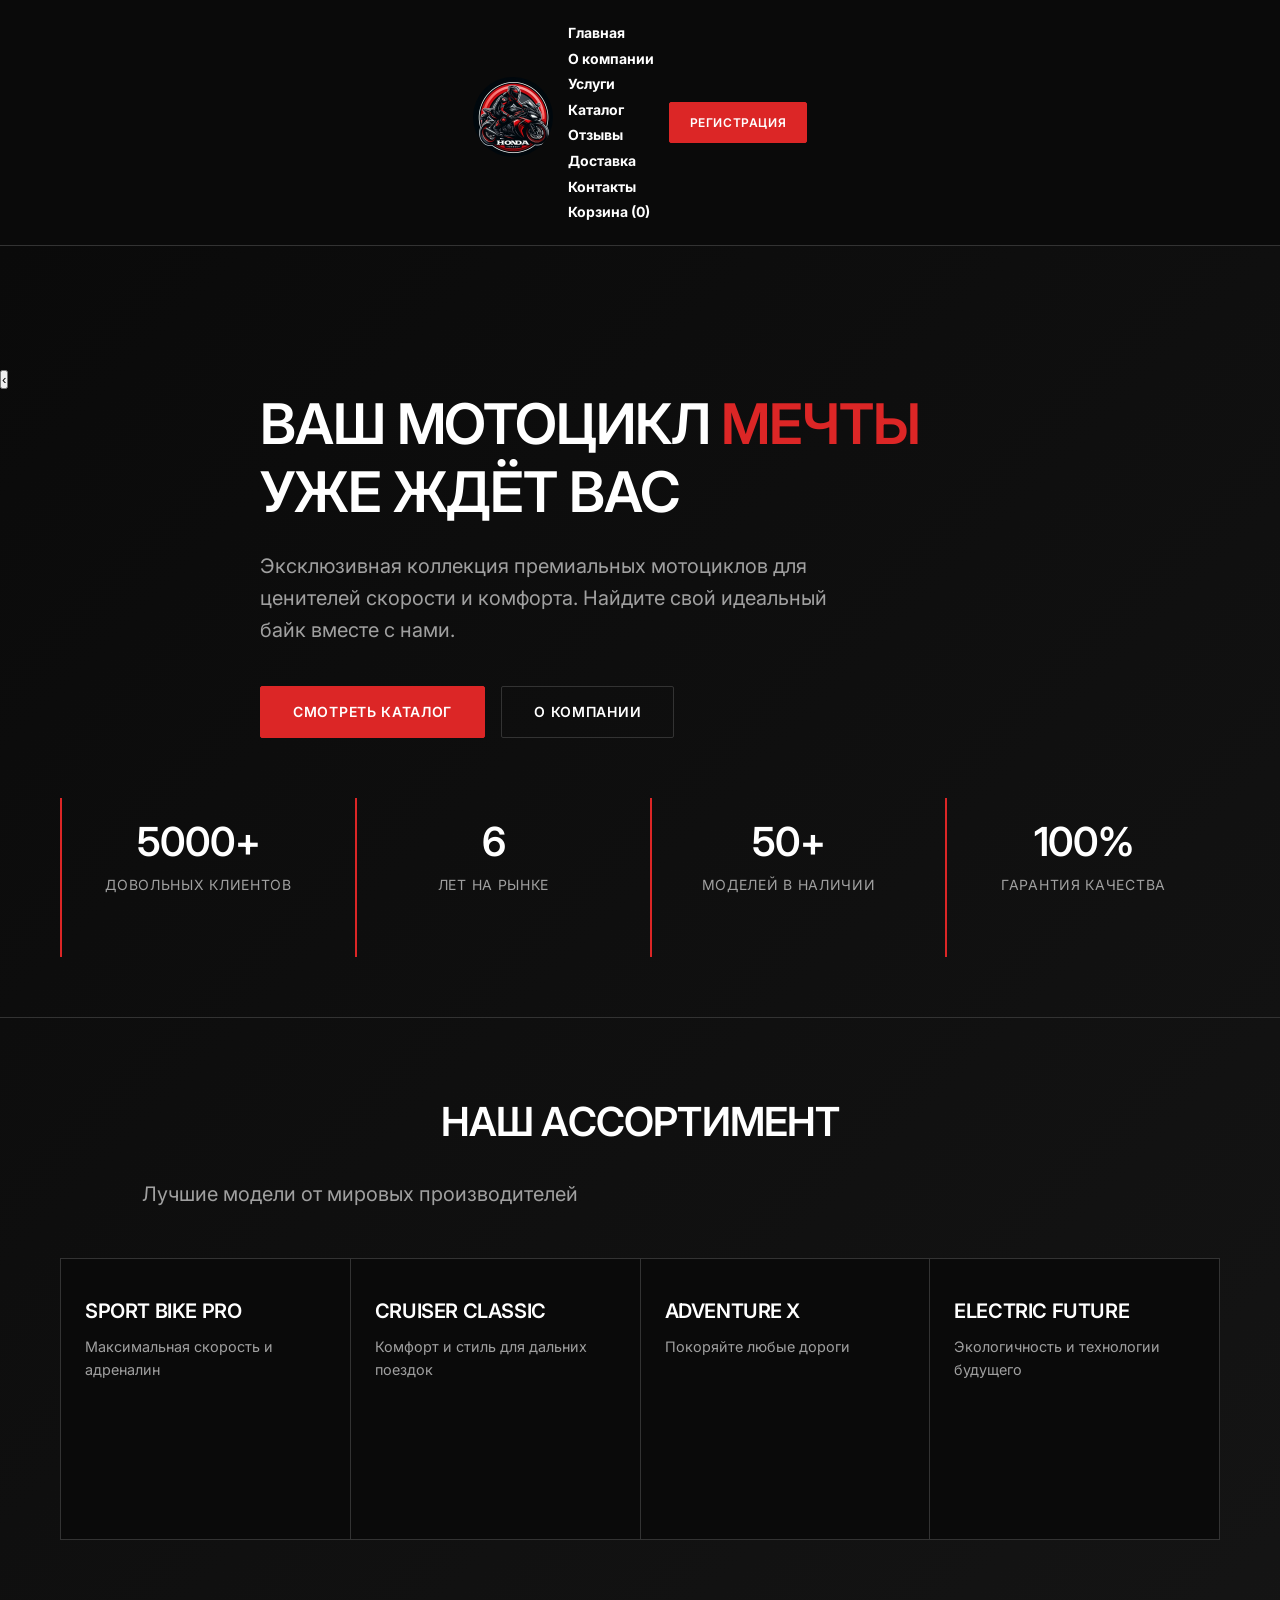
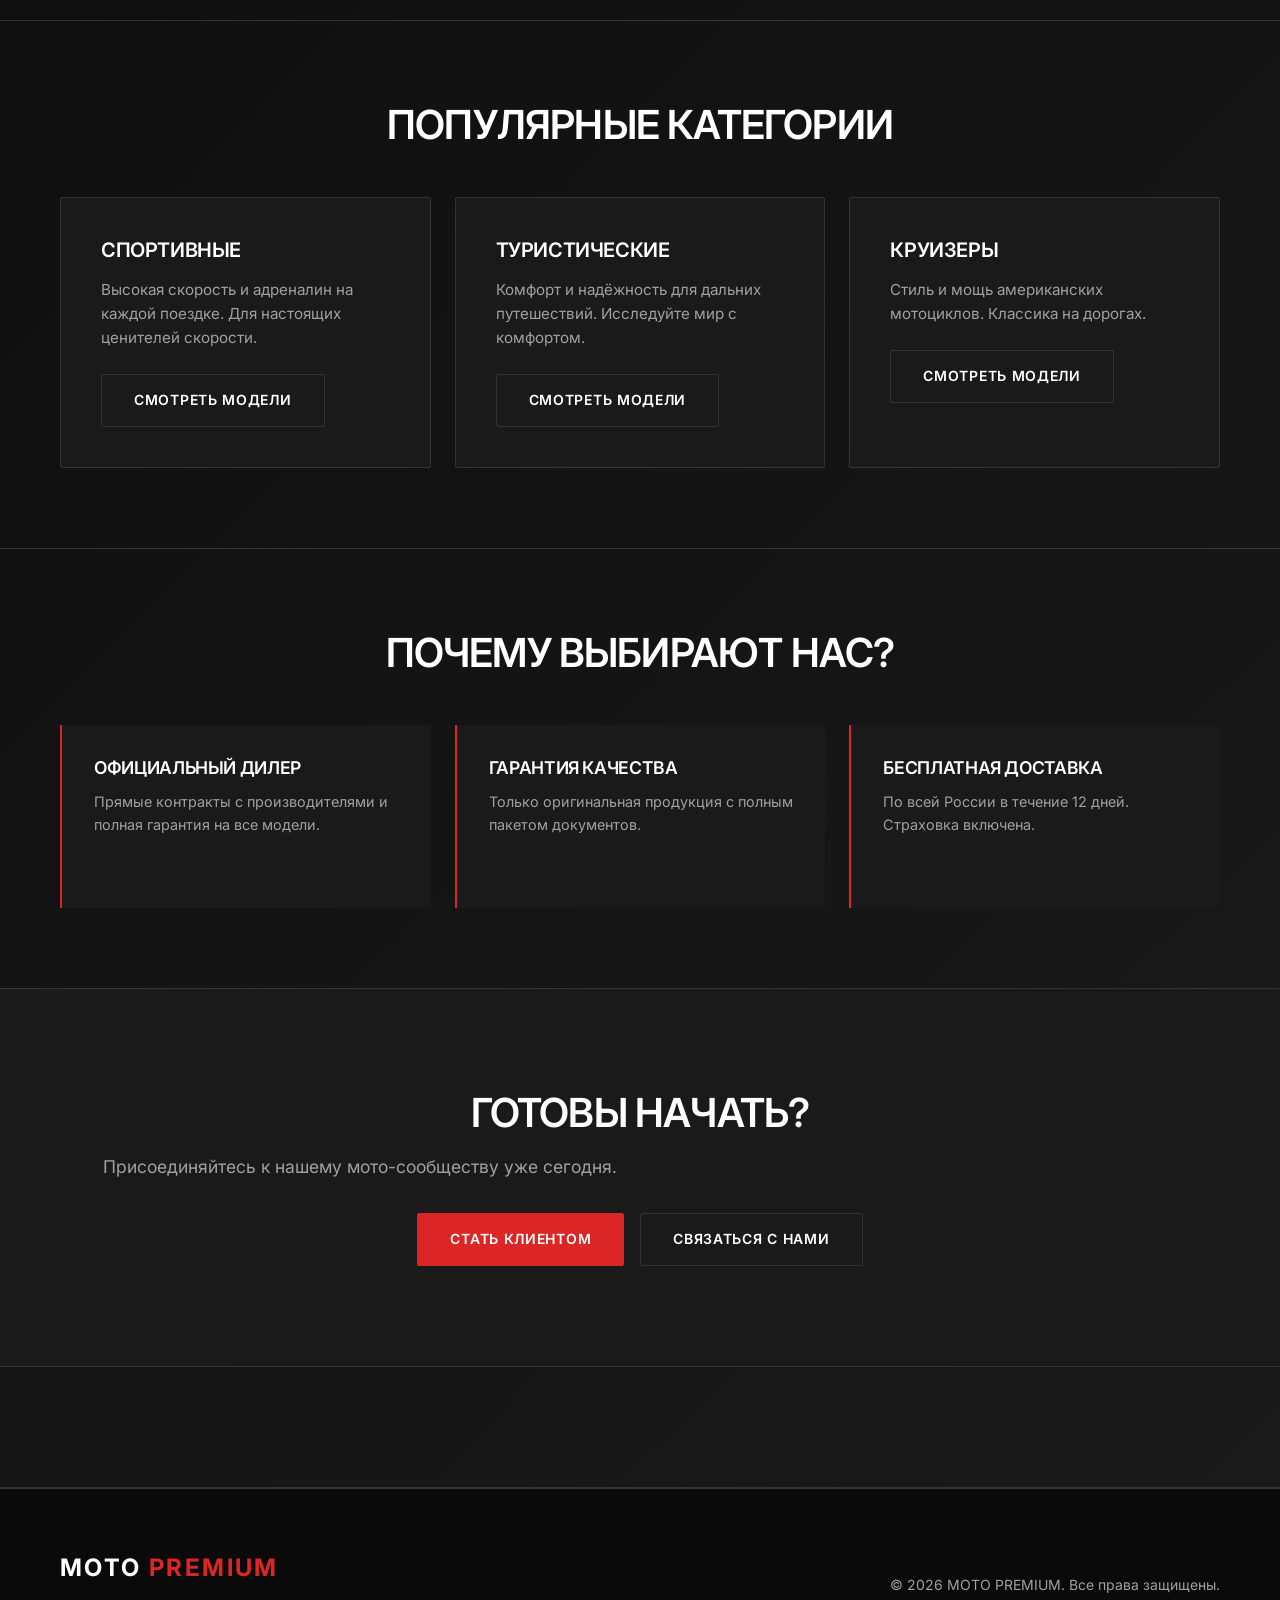
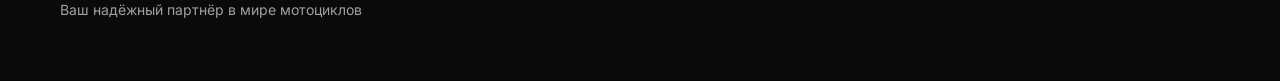
==== commit 769d0cba: "Update index.html" ====
--- a/index.html
+++ b/index.html
@@ -4,6 +4,80 @@
     <meta charset="UTF-8">
     <meta name="viewport" content="width=device-width, initial-scale=1.0">
     <title>MOTO PREMIUM - Мотоциклы мечты</title>
+    <style>
+        /* --- Базовые стили для Шапки (Header) --- */
+.header {
+    display: flex;
+    justify-content: space-between;
+    align-items: center;
+    padding: 20px 50px;
+    background-color: #111; /* Твой цвет фона */
+    color: white;
+}
+
+.nav-links a {
+    color: white;
+    text-decoration: none;
+    margin: 0 15px;
+    font-weight: bold;
+    font-size: 14px;
+}
+
+.btn-reg {
+    background-color: #d32f2f; /* Красный цвет кнопки */
+    color: white;
+    border: none;
+    padding: 10px 20px;
+    cursor: pointer;
+}
+
+/* Скрываем иконку меню на компьютере */
+.menu-icon {
+    display: none;
+    font-size: 24px;
+    cursor: pointer;
+}
+
+/* --- МАГИЯ ДЛЯ МОБИЛЬНЫХ (Адаптивность) --- */
+@media screen and (max-width: 768px) {
+    
+    /* Показываем иконку меню */
+    .menu-icon {
+        display: block;
+    }
+
+    /* Превращаем меню в выпадающий список */
+    .nav-links {
+        display: none; /* Скрыто по умолчанию */
+        position: absolute;
+        top: 70px; /* Отступ сверху */
+        left: 0;
+        width: 100%;
+        background-color: #111;
+        flex-direction: column;
+        text-align: center;
+        padding-bottom: 20px;
+        z-index: 1000;
+    }
+
+    /* Ссылки внутри мобильного меню */
+    .nav-links a {
+        display: block;
+        margin: 15px 0;
+        font-size: 18px;
+    }
+
+    /* Класс, который добавляет JS, чтобы показать меню */
+    .nav-links.active {
+        display: flex;
+    }
+    
+    /* Кнопку регистрации можно скрыть или уменьшить на телефоне, если не влезает */
+    .btn-reg {
+        display: none; /* Или оставь, если место есть */
+    }
+}
+    </style>
     <link rel="stylesheet" href="style.css">
     <link rel="preconnect" href="https://fonts.googleapis.com">
     <link rel="preconnect" href="https://fonts.gstatic.com" crossorigin>
@@ -17,8 +91,9 @@
            </div>
                <a> 
             </a>
-            <nav>
-                <ul class="nav-list">
+            <!-- Ссылки меню (видны на ПК) -->
+            <nav class="nav-links" id="navLink">
+                <ul>
                     <li><a href="index.html">Главная</a></li>
                     <li><a href="about.html">О компании</a></li>
                     <li><a href="services.html">Услуги</a></li>
@@ -33,6 +108,7 @@
           
                 <a href="register.html" class="btn btn-primary" style="padding: 10px 20px; font-size: 0.75rem;">Регистрация</a>
             </div>
+            <div class="menu-icon" onclick="toggleMenu()">☰</div>
         </div>
     </header>
 
@@ -184,4 +260,4 @@
     <script src="script.js"></script>
     
 </body>
-</html>+</html>
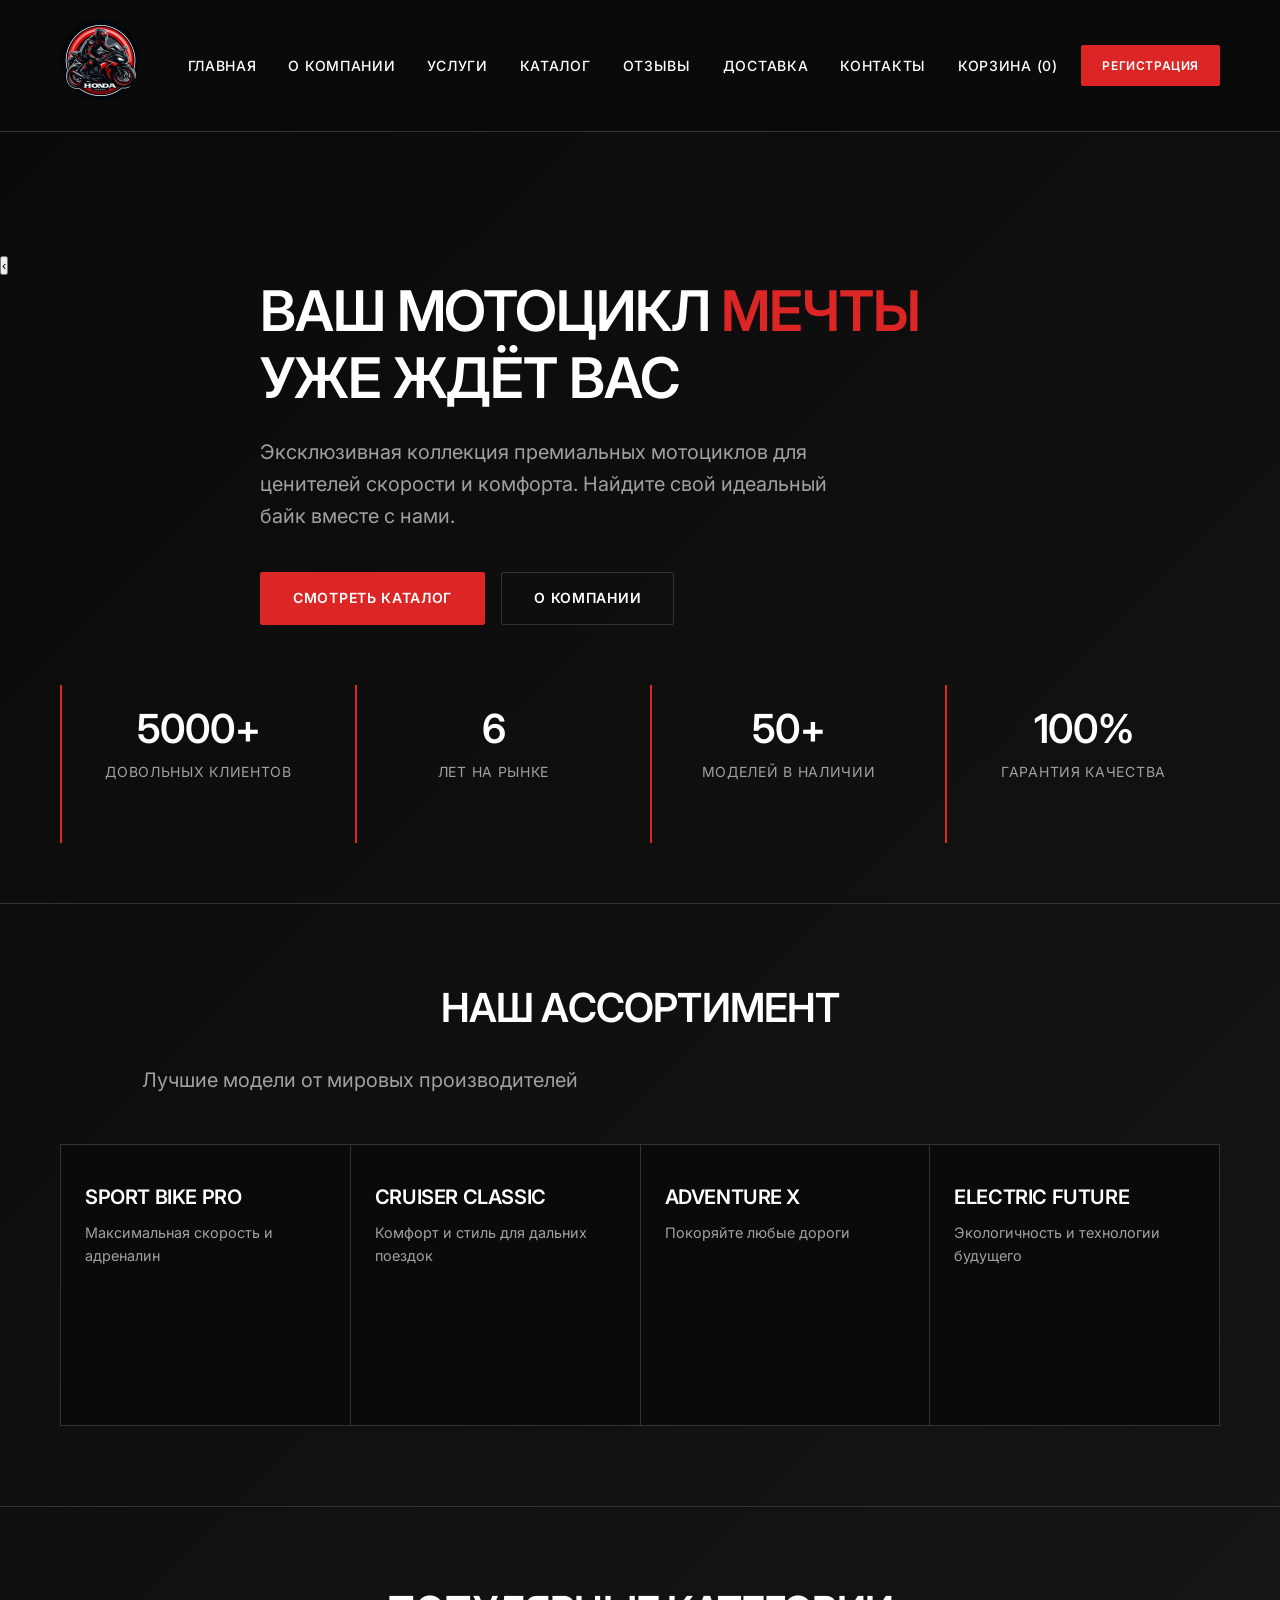
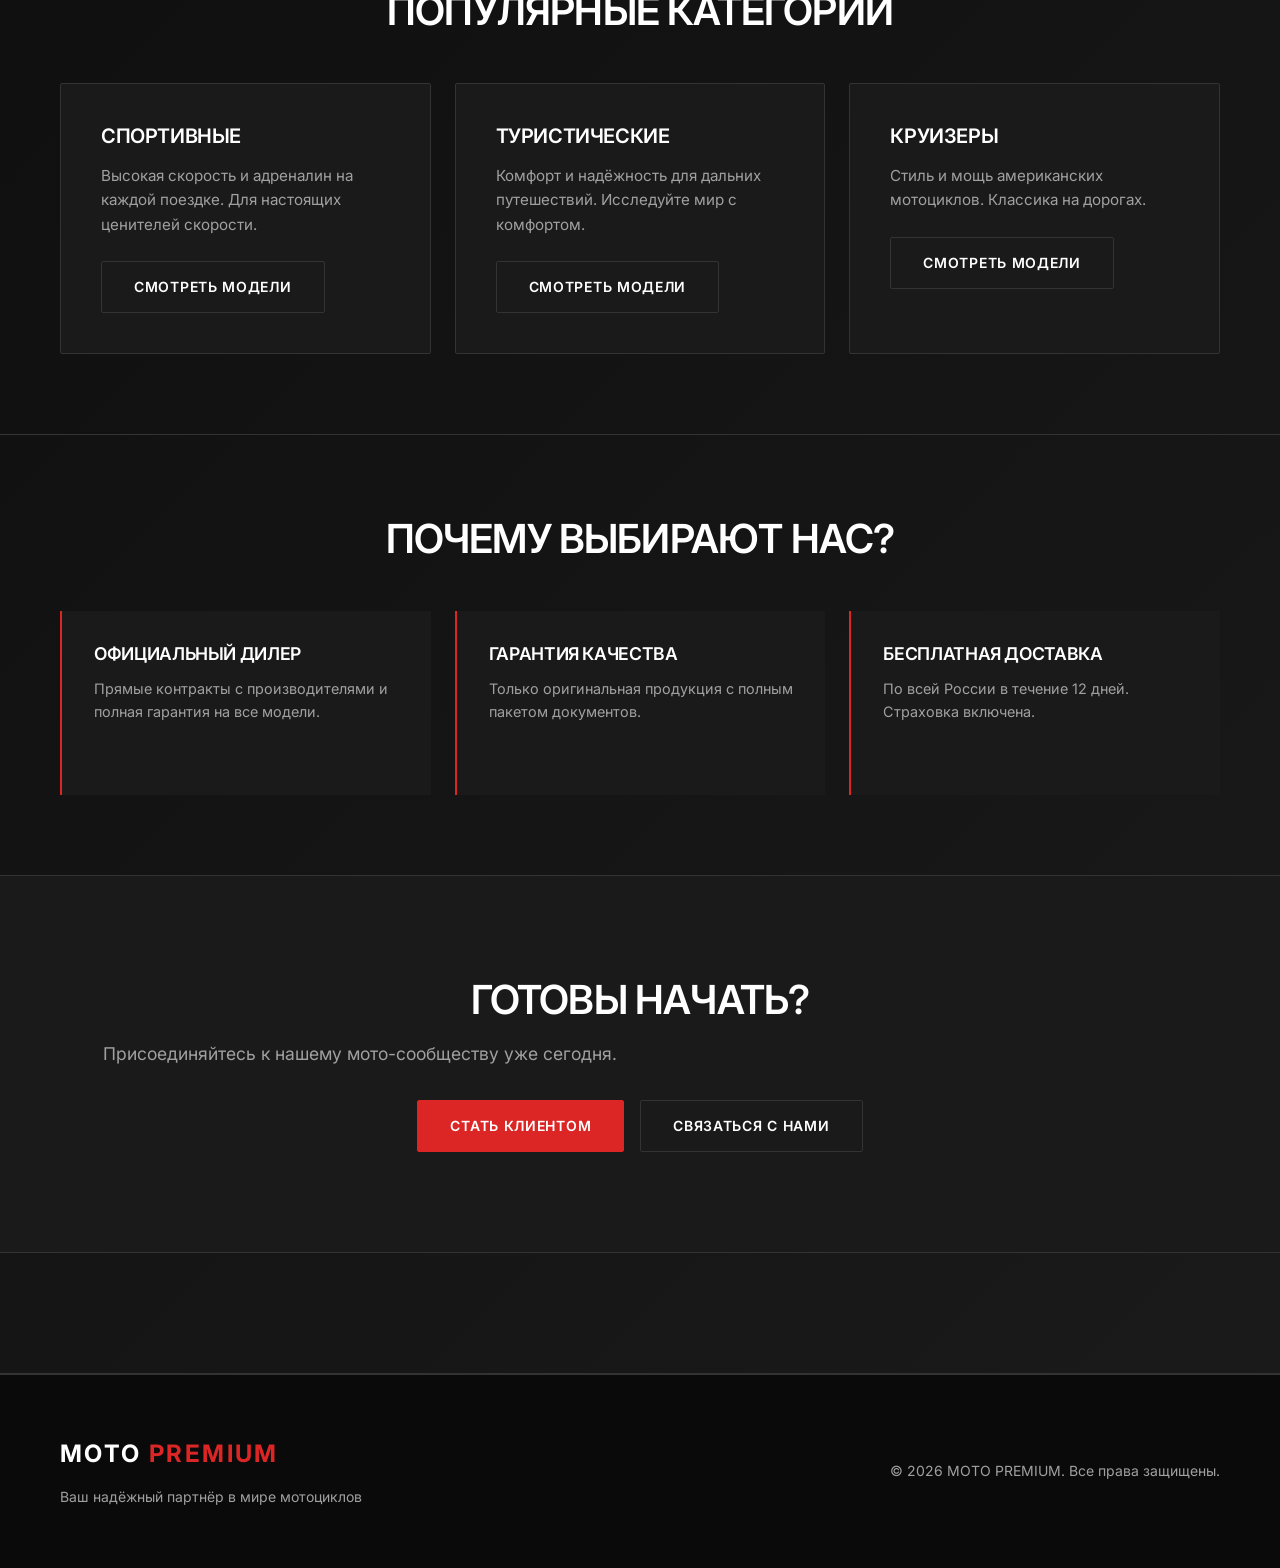
==== commit 5f92292e: "Add files via upload" ====
--- a/index.html
+++ b/index.html
@@ -4,80 +4,6 @@
     <meta charset="UTF-8">
     <meta name="viewport" content="width=device-width, initial-scale=1.0">
     <title>MOTO PREMIUM - Мотоциклы мечты</title>
-    <style>
-        /* --- Базовые стили для Шапки (Header) --- */
-.header {
-    display: flex;
-    justify-content: space-between;
-    align-items: center;
-    padding: 20px 50px;
-    background-color: #111; /* Твой цвет фона */
-    color: white;
-}
-
-.nav-links a {
-    color: white;
-    text-decoration: none;
-    margin: 0 15px;
-    font-weight: bold;
-    font-size: 14px;
-}
-
-.btn-reg {
-    background-color: #d32f2f; /* Красный цвет кнопки */
-    color: white;
-    border: none;
-    padding: 10px 20px;
-    cursor: pointer;
-}
-
-/* Скрываем иконку меню на компьютере */
-.menu-icon {
-    display: none;
-    font-size: 24px;
-    cursor: pointer;
-}
-
-/* --- МАГИЯ ДЛЯ МОБИЛЬНЫХ (Адаптивность) --- */
-@media screen and (max-width: 768px) {
-    
-    /* Показываем иконку меню */
-    .menu-icon {
-        display: block;
-    }
-
-    /* Превращаем меню в выпадающий список */
-    .nav-links {
-        display: none; /* Скрыто по умолчанию */
-        position: absolute;
-        top: 70px; /* Отступ сверху */
-        left: 0;
-        width: 100%;
-        background-color: #111;
-        flex-direction: column;
-        text-align: center;
-        padding-bottom: 20px;
-        z-index: 1000;
-    }
-
-    /* Ссылки внутри мобильного меню */
-    .nav-links a {
-        display: block;
-        margin: 15px 0;
-        font-size: 18px;
-    }
-
-    /* Класс, который добавляет JS, чтобы показать меню */
-    .nav-links.active {
-        display: flex;
-    }
-    
-    /* Кнопку регистрации можно скрыть или уменьшить на телефоне, если не влезает */
-    .btn-reg {
-        display: none; /* Или оставь, если место есть */
-    }
-}
-    </style>
     <link rel="stylesheet" href="style.css">
     <link rel="preconnect" href="https://fonts.googleapis.com">
     <link rel="preconnect" href="https://fonts.gstatic.com" crossorigin>
@@ -91,9 +17,8 @@
            </div>
                <a> 
             </a>
-            <!-- Ссылки меню (видны на ПК) -->
-            <nav class="nav-links" id="navLink">
-                <ul>
+            <nav>
+                <ul class="nav-list">
                     <li><a href="index.html">Главная</a></li>
                     <li><a href="about.html">О компании</a></li>
                     <li><a href="services.html">Услуги</a></li>
@@ -108,7 +33,6 @@
           
                 <a href="register.html" class="btn btn-primary" style="padding: 10px 20px; font-size: 0.75rem;">Регистрация</a>
             </div>
-            <div class="menu-icon" onclick="toggleMenu()">☰</div>
         </div>
     </header>
 
@@ -260,4 +184,4 @@
     <script src="script.js"></script>
     
 </body>
-</html>
+</html>
